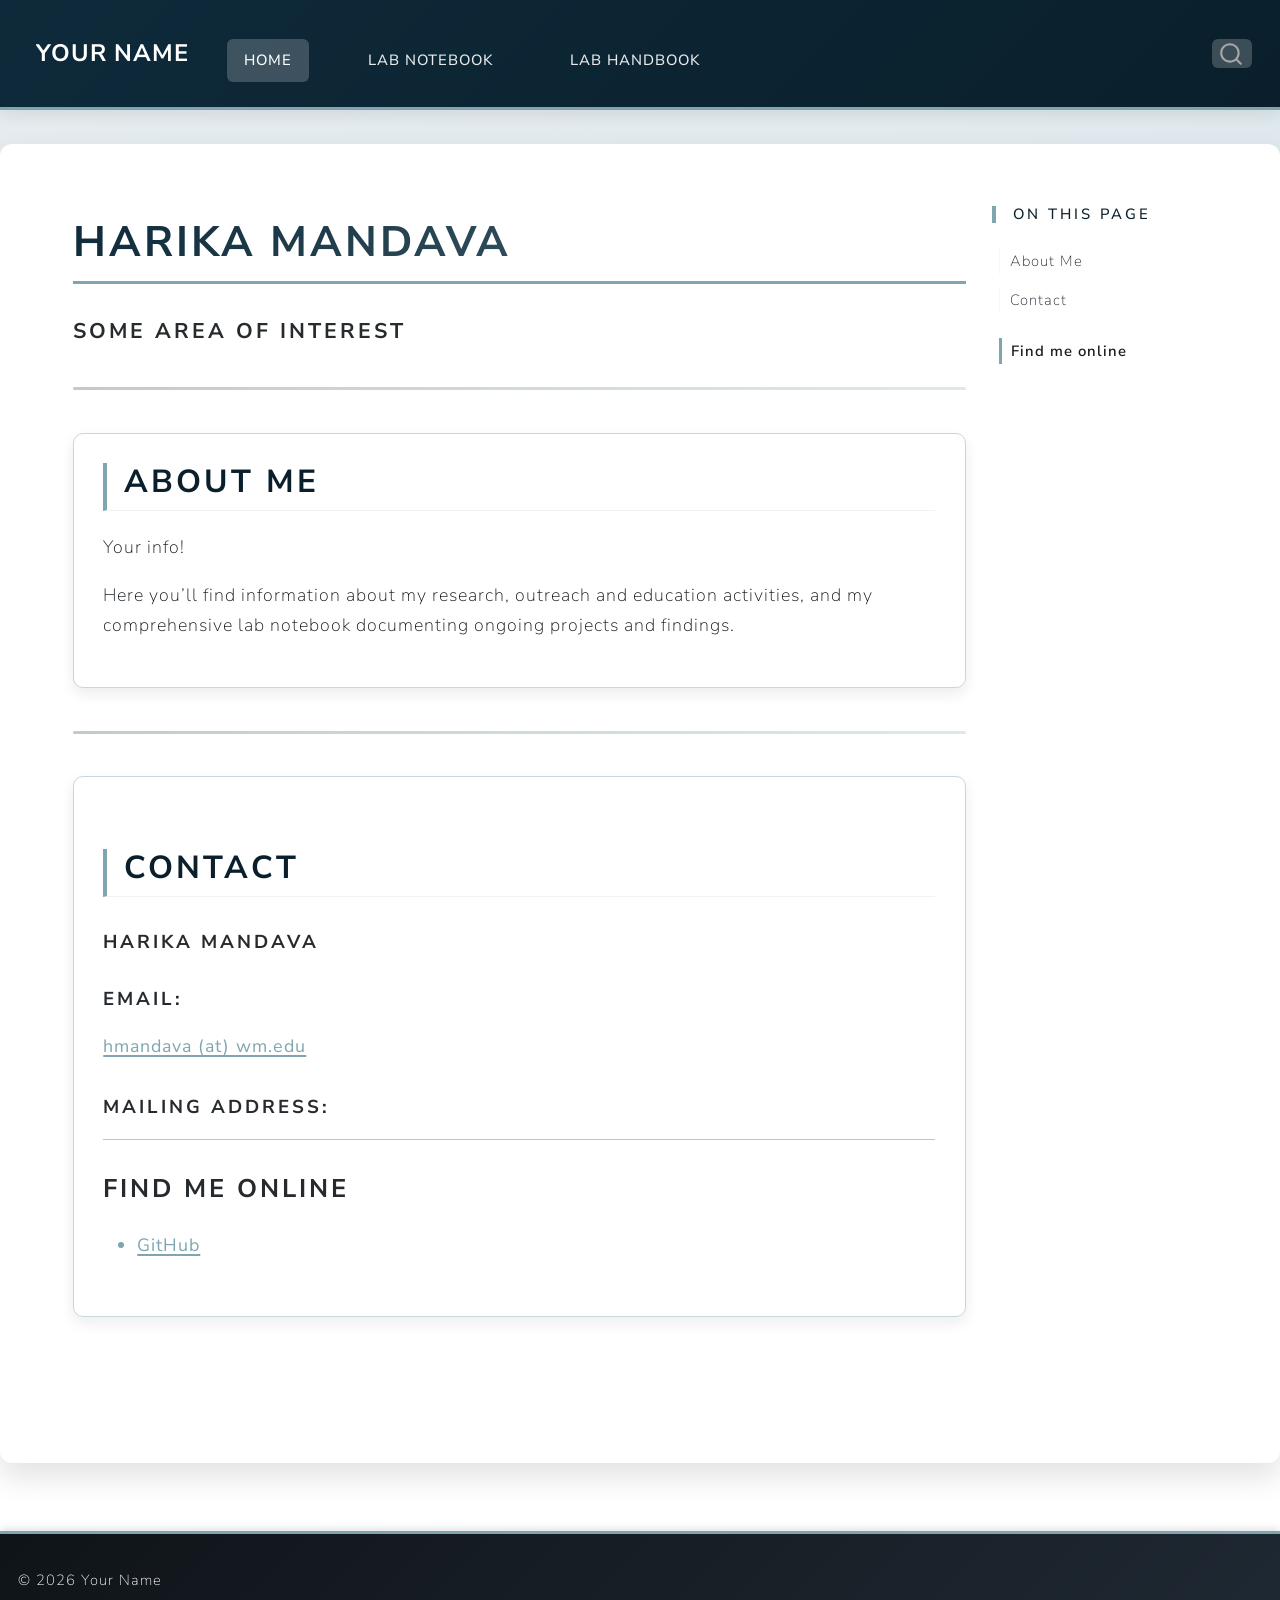
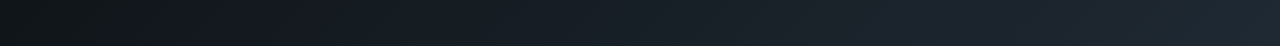
==== docs/index.html @ 043016d5 "Initial Upload" ====
<!DOCTYPE html>
<html xmlns="http://www.w3.org/1999/xhtml" lang="en" xml:lang="en"><head>

<meta charset="utf-8">
<meta name="generator" content="quarto-1.8.27">

<meta name="viewport" content="width=device-width, initial-scale=1.0, user-scalable=yes">


<title>Harika Mandava – YOUR NAME</title>
<style>
code{white-space: pre-wrap;}
span.smallcaps{font-variant: small-caps;}
div.columns{display: flex; gap: min(4vw, 1.5em);}
div.column{flex: auto; overflow-x: auto;}
div.hanging-indent{margin-left: 1.5em; text-indent: -1.5em;}
ul.task-list{list-style: none;}
ul.task-list li input[type="checkbox"] {
  width: 0.8em;
  margin: 0 0.8em 0.2em -1em; /* quarto-specific, see https://github.com/quarto-dev/quarto-cli/issues/4556 */ 
  vertical-align: middle;
}
</style>


<script src="site_libs/quarto-nav/quarto-nav.js"></script>
<script src="site_libs/quarto-nav/headroom.min.js"></script>
<script src="site_libs/clipboard/clipboard.min.js"></script>
<script src="site_libs/quarto-search/autocomplete.umd.js"></script>
<script src="site_libs/quarto-search/fuse.min.js"></script>
<script src="site_libs/quarto-search/quarto-search.js"></script>
<meta name="quarto:offset" content="./">
<script src="site_libs/quarto-html/quarto.js" type="module"></script>
<script src="site_libs/quarto-html/tabsets/tabsets.js" type="module"></script>
<script src="site_libs/quarto-html/axe/axe-check.js" type="module"></script>
<script src="site_libs/quarto-html/popper.min.js"></script>
<script src="site_libs/quarto-html/tippy.umd.min.js"></script>
<script src="site_libs/quarto-html/anchor.min.js"></script>
<link href="site_libs/quarto-html/tippy.css" rel="stylesheet">
<link href="site_libs/quarto-html/quarto-syntax-highlighting-ed96de9b727972fe78a7b5d16c58bf87.css" rel="stylesheet" id="quarto-text-highlighting-styles">
<script src="site_libs/bootstrap/bootstrap.min.js"></script>
<link href="site_libs/bootstrap/bootstrap-icons.css" rel="stylesheet">
<link href="site_libs/bootstrap/bootstrap-26d00fcfd8247ad6f96df34d29162ba8.min.css" rel="stylesheet" append-hash="true" id="quarto-bootstrap" data-mode="light">
<script id="quarto-search-options" type="application/json">{
  "location": "navbar",
  "copy-button": false,
  "collapse-after": 3,
  "panel-placement": "end",
  "type": "overlay",
  "limit": 50,
  "keyboard-shortcut": [
    "f",
    "/",
    "s"
  ],
  "show-item-context": false,
  "language": {
    "search-no-results-text": "No results",
    "search-matching-documents-text": "matching documents",
    "search-copy-link-title": "Copy link to search",
    "search-hide-matches-text": "Hide additional matches",
    "search-more-match-text": "more match in this document",
    "search-more-matches-text": "more matches in this document",
    "search-clear-button-title": "Clear",
    "search-text-placeholder": "",
    "search-detached-cancel-button-title": "Cancel",
    "search-submit-button-title": "Submit",
    "search-label": "Search"
  }
}</script>


<link rel="stylesheet" href="styles.css">
</head>

<body class="nav-fixed quarto-light">

<div id="quarto-search-results"></div>
  <header id="quarto-header" class="headroom fixed-top">
    <nav class="navbar navbar-expand-lg " data-bs-theme="dark">
      <div class="navbar-container container-fluid">
      <div class="navbar-brand-container mx-auto">
    <a href="./index.html" class="navbar-brand navbar-brand-logo">
    <img src="./headshots/logo.png" alt="" class="navbar-logo light-content">
    <img src="./headshots/logo.png" alt="" class="navbar-logo dark-content">
    </a>
    <a class="navbar-brand" href="./index.html">
    <span class="navbar-title">YOUR NAME</span>
    </a>
  </div>
            <div id="quarto-search" class="" title="Search"></div>
          <button class="navbar-toggler" type="button" data-bs-toggle="collapse" data-bs-target="#navbarCollapse" aria-controls="navbarCollapse" role="menu" aria-expanded="false" aria-label="Toggle navigation" onclick="if (window.quartoToggleHeadroom) { window.quartoToggleHeadroom(); }">
  <span class="navbar-toggler-icon"></span>
</button>
          <div class="collapse navbar-collapse" id="navbarCollapse">
            <ul class="navbar-nav navbar-nav-scroll me-auto">
  <li class="nav-item">
    <a class="nav-link active" href="./index.html" aria-current="page"> 
<span class="menu-text">Home</span></a>
  </li>  
  <li class="nav-item">
    <a class="nav-link" href="./notebook.html"> 
<span class="menu-text">Lab Notebook</span></a>
  </li>  
  <li class="nav-item">
    <a class="nav-link" href="https://alcalalab.github.io/resources/"> 
<span class="menu-text">Lab Handbook</span></a>
  </li>  
</ul>
          </div> <!-- /navcollapse -->
            <div class="quarto-navbar-tools">
</div>
      </div> <!-- /container-fluid -->
    </nav>
</header>
<!-- content -->
<div id="quarto-content" class="quarto-container page-columns page-rows-contents page-layout-full page-navbar">
<!-- sidebar -->
<!-- margin-sidebar -->
    <div id="quarto-margin-sidebar" class="sidebar margin-sidebar">
        <nav id="TOC" role="doc-toc" class="toc-active">
    <h2 id="toc-title">On this page</h2>
   
  <ul>
  <li><a href="#about-me" id="toc-about-me" class="nav-link active" data-scroll-target="#about-me">About Me</a></li>
  <li><a href="#contact" id="toc-contact" class="nav-link" data-scroll-target="#contact">Contact</a>
  <ul class="collapse">
  <li><a href="#find-me-online" id="toc-find-me-online" class="nav-link" data-scroll-target="#find-me-online">Find me online</a></li>
  </ul></li>
  </ul>
</nav>
    </div>
<!-- main -->
<main class="content column-page-left" id="quarto-document-content">

<header id="title-block-header" class="quarto-title-block default">
<div class="quarto-title">
<h1 class="title">Harika Mandava</h1>
</div>



<div class="quarto-title-meta column-page-left">

    
  
    
  </div>
  


</header>


<div class="hero-grid">
<section id="some-area-of-interest" class="level4 hero-text">
<h4 class="anchored" data-anchor-id="some-area-of-interest">Some area of interest</h4>
</section>
<!-- 
::: {.hero-image}
![](headshots/){alt="" class="headshot"}
![](headshots/){alt="" class="fieldshot"}
:::
-->
</div>
<hr class="section-divider">
<section id="about-me" class="level2 content-card">
<h2 class="anchored" data-anchor-id="about-me">About Me</h2>
<p>Your info!</p>
<p>Here you’ll find information about my research, outreach and education activities, and my comprehensive lab notebook documenting ongoing projects and findings.</p>
</section>
<hr class="section-divider">
<section id="contact" class="level2 content-card">
<h2 class="anchored" data-anchor-id="contact">Contact</h2>
<section id="harika-mandava" class="level5">
<h5 class="anchored" data-anchor-id="harika-mandava">Harika Mandava</h5>
</section>
<section id="email" class="level5">
<h5 class="anchored" data-anchor-id="email">Email:</h5>
<p><a href="mailto:hmandava@wm.edu">hmandava (at) wm.edu</a></p>
</section>
<section id="mailing-address" class="level5">
<h5 class="anchored" data-anchor-id="mailing-address">Mailing Address:</h5>
<hr>
</section>
<section id="find-me-online" class="level3">
<h3 class="anchored" data-anchor-id="find-me-online">Find me online</h3>
<ul>
<li><a href="Your Github link">GitHub</a><br>
</li>
</ul>
</section>
</section>



</main> <!-- /main -->
<script id="quarto-html-after-body" type="application/javascript">
  window.document.addEventListener("DOMContentLoaded", function (event) {
    const icon = "";
    const anchorJS = new window.AnchorJS();
    anchorJS.options = {
      placement: 'right',
      icon: icon
    };
    anchorJS.add('.anchored');
    const isCodeAnnotation = (el) => {
      for (const clz of el.classList) {
        if (clz.startsWith('code-annotation-')) {                     
          return true;
        }
      }
      return false;
    }
    const onCopySuccess = function(e) {
      // button target
      const button = e.trigger;
      // don't keep focus
      button.blur();
      // flash "checked"
      button.classList.add('code-copy-button-checked');
      var currentTitle = button.getAttribute("title");
      button.setAttribute("title", "Copied!");
      let tooltip;
      if (window.bootstrap) {
        button.setAttribute("data-bs-toggle", "tooltip");
        button.setAttribute("data-bs-placement", "left");
        button.setAttribute("data-bs-title", "Copied!");
        tooltip = new bootstrap.Tooltip(button, 
          { trigger: "manual", 
            customClass: "code-copy-button-tooltip",
            offset: [0, -8]});
        tooltip.show();    
      }
      setTimeout(function() {
        if (tooltip) {
          tooltip.hide();
          button.removeAttribute("data-bs-title");
          button.removeAttribute("data-bs-toggle");
          button.removeAttribute("data-bs-placement");
        }
        button.setAttribute("title", currentTitle);
        button.classList.remove('code-copy-button-checked');
      }, 1000);
      // clear code selection
      e.clearSelection();
    }
    const getTextToCopy = function(trigger) {
      const outerScaffold = trigger.parentElement.cloneNode(true);
      const codeEl = outerScaffold.querySelector('code');
      for (const childEl of codeEl.children) {
        if (isCodeAnnotation(childEl)) {
          childEl.remove();
        }
      }
      return codeEl.innerText;
    }
    const clipboard = new window.ClipboardJS('.code-copy-button:not([data-in-quarto-modal])', {
      text: getTextToCopy
    });
    clipboard.on('success', onCopySuccess);
    if (window.document.getElementById('quarto-embedded-source-code-modal')) {
      const clipboardModal = new window.ClipboardJS('.code-copy-button[data-in-quarto-modal]', {
        text: getTextToCopy,
        container: window.document.getElementById('quarto-embedded-source-code-modal')
      });
      clipboardModal.on('success', onCopySuccess);
    }
      var localhostRegex = new RegExp(/^(?:http|https):\/\/localhost\:?[0-9]*\//);
      var mailtoRegex = new RegExp(/^mailto:/);
        var filterRegex = new RegExp('/' + window.location.host + '/');
      var isInternal = (href) => {
          return filterRegex.test(href) || localhostRegex.test(href) || mailtoRegex.test(href);
      }
      // Inspect non-navigation links and adorn them if external
     var links = window.document.querySelectorAll('a[href]:not(.nav-link):not(.navbar-brand):not(.toc-action):not(.sidebar-link):not(.sidebar-item-toggle):not(.pagination-link):not(.no-external):not([aria-hidden]):not(.dropdown-item):not(.quarto-navigation-tool):not(.about-link)');
      for (var i=0; i<links.length; i++) {
        const link = links[i];
        if (!isInternal(link.href)) {
          // undo the damage that might have been done by quarto-nav.js in the case of
          // links that we want to consider external
          if (link.dataset.originalHref !== undefined) {
            link.href = link.dataset.originalHref;
          }
            // target, if specified
            link.setAttribute("target", "_blank");
            if (link.getAttribute("rel") === null) {
              link.setAttribute("rel", "noopener");
            }
        }
      }
    function tippyHover(el, contentFn, onTriggerFn, onUntriggerFn) {
      const config = {
        allowHTML: true,
        maxWidth: 500,
        delay: 100,
        arrow: false,
        appendTo: function(el) {
            return el.parentElement;
        },
        interactive: true,
        interactiveBorder: 10,
        theme: 'quarto',
        placement: 'bottom-start',
      };
      if (contentFn) {
        config.content = contentFn;
      }
      if (onTriggerFn) {
        config.onTrigger = onTriggerFn;
      }
      if (onUntriggerFn) {
        config.onUntrigger = onUntriggerFn;
      }
      window.tippy(el, config); 
    }
    const noterefs = window.document.querySelectorAll('a[role="doc-noteref"]');
    for (var i=0; i<noterefs.length; i++) {
      const ref = noterefs[i];
      tippyHover(ref, function() {
        // use id or data attribute instead here
        let href = ref.getAttribute('data-footnote-href') || ref.getAttribute('href');
        try { href = new URL(href).hash; } catch {}
        const id = href.replace(/^#\/?/, "");
        const note = window.document.getElementById(id);
        if (note) {
          return note.innerHTML;
        } else {
          return "";
        }
      });
    }
    const xrefs = window.document.querySelectorAll('a.quarto-xref');
    const processXRef = (id, note) => {
      // Strip column container classes
      const stripColumnClz = (el) => {
        el.classList.remove("page-full", "page-columns");
        if (el.children) {
          for (const child of el.children) {
            stripColumnClz(child);
          }
        }
      }
      stripColumnClz(note)
      if (id === null || id.startsWith('sec-')) {
        // Special case sections, only their first couple elements
        const container = document.createElement("div");
        if (note.children && note.children.length > 2) {
          container.appendChild(note.children[0].cloneNode(true));
          for (let i = 1; i < note.children.length; i++) {
            const child = note.children[i];
            if (child.tagName === "P" && child.innerText === "") {
              continue;
            } else {
              container.appendChild(child.cloneNode(true));
              break;
            }
          }
          if (window.Quarto?.typesetMath) {
            window.Quarto.typesetMath(container);
          }
          return container.innerHTML
        } else {
          if (window.Quarto?.typesetMath) {
            window.Quarto.typesetMath(note);
          }
          return note.innerHTML;
        }
      } else {
        // Remove any anchor links if they are present
        const anchorLink = note.querySelector('a.anchorjs-link');
        if (anchorLink) {
          anchorLink.remove();
        }
        if (window.Quarto?.typesetMath) {
          window.Quarto.typesetMath(note);
        }
        if (note.classList.contains("callout")) {
          return note.outerHTML;
        } else {
          return note.innerHTML;
        }
      }
    }
    for (var i=0; i<xrefs.length; i++) {
      const xref = xrefs[i];
      tippyHover(xref, undefined, function(instance) {
        instance.disable();
        let url = xref.getAttribute('href');
        let hash = undefined; 
        if (url.startsWith('#')) {
          hash = url;
        } else {
          try { hash = new URL(url).hash; } catch {}
        }
        if (hash) {
          const id = hash.replace(/^#\/?/, "");
          const note = window.document.getElementById(id);
          if (note !== null) {
            try {
              const html = processXRef(id, note.cloneNode(true));
              instance.setContent(html);
            } finally {
              instance.enable();
              instance.show();
            }
          } else {
            // See if we can fetch this
            fetch(url.split('#')[0])
            .then(res => res.text())
            .then(html => {
              const parser = new DOMParser();
              const htmlDoc = parser.parseFromString(html, "text/html");
              const note = htmlDoc.getElementById(id);
              if (note !== null) {
                const html = processXRef(id, note);
                instance.setContent(html);
              } 
            }).finally(() => {
              instance.enable();
              instance.show();
            });
          }
        } else {
          // See if we can fetch a full url (with no hash to target)
          // This is a special case and we should probably do some content thinning / targeting
          fetch(url)
          .then(res => res.text())
          .then(html => {
            const parser = new DOMParser();
            const htmlDoc = parser.parseFromString(html, "text/html");
            const note = htmlDoc.querySelector('main.content');
            if (note !== null) {
              // This should only happen for chapter cross references
              // (since there is no id in the URL)
              // remove the first header
              if (note.children.length > 0 && note.children[0].tagName === "HEADER") {
                note.children[0].remove();
              }
              const html = processXRef(null, note);
              instance.setContent(html);
            } 
          }).finally(() => {
            instance.enable();
            instance.show();
          });
        }
      }, function(instance) {
      });
    }
        let selectedAnnoteEl;
        const selectorForAnnotation = ( cell, annotation) => {
          let cellAttr = 'data-code-cell="' + cell + '"';
          let lineAttr = 'data-code-annotation="' +  annotation + '"';
          const selector = 'span[' + cellAttr + '][' + lineAttr + ']';
          return selector;
        }
        const selectCodeLines = (annoteEl) => {
          const doc = window.document;
          const targetCell = annoteEl.getAttribute("data-target-cell");
          const targetAnnotation = annoteEl.getAttribute("data-target-annotation");
          const annoteSpan = window.document.querySelector(selectorForAnnotation(targetCell, targetAnnotation));
          const lines = annoteSpan.getAttribute("data-code-lines").split(",");
          const lineIds = lines.map((line) => {
            return targetCell + "-" + line;
          })
          let top = null;
          let height = null;
          let parent = null;
          if (lineIds.length > 0) {
              //compute the position of the single el (top and bottom and make a div)
              const el = window.document.getElementById(lineIds[0]);
              top = el.offsetTop;
              height = el.offsetHeight;
              parent = el.parentElement.parentElement;
            if (lineIds.length > 1) {
              const lastEl = window.document.getElementById(lineIds[lineIds.length - 1]);
              const bottom = lastEl.offsetTop + lastEl.offsetHeight;
              height = bottom - top;
            }
            if (top !== null && height !== null && parent !== null) {
              // cook up a div (if necessary) and position it 
              let div = window.document.getElementById("code-annotation-line-highlight");
              if (div === null) {
                div = window.document.createElement("div");
                div.setAttribute("id", "code-annotation-line-highlight");
                div.style.position = 'absolute';
                parent.appendChild(div);
              }
              div.style.top = top - 2 + "px";
              div.style.height = height + 4 + "px";
              div.style.left = 0;
              let gutterDiv = window.document.getElementById("code-annotation-line-highlight-gutter");
              if (gutterDiv === null) {
                gutterDiv = window.document.createElement("div");
                gutterDiv.setAttribute("id", "code-annotation-line-highlight-gutter");
                gutterDiv.style.position = 'absolute';
                const codeCell = window.document.getElementById(targetCell);
                const gutter = codeCell.querySelector('.code-annotation-gutter');
                gutter.appendChild(gutterDiv);
              }
              gutterDiv.style.top = top - 2 + "px";
              gutterDiv.style.height = height + 4 + "px";
            }
            selectedAnnoteEl = annoteEl;
          }
        };
        const unselectCodeLines = () => {
          const elementsIds = ["code-annotation-line-highlight", "code-annotation-line-highlight-gutter"];
          elementsIds.forEach((elId) => {
            const div = window.document.getElementById(elId);
            if (div) {
              div.remove();
            }
          });
          selectedAnnoteEl = undefined;
        };
          // Handle positioning of the toggle
      window.addEventListener(
        "resize",
        throttle(() => {
          elRect = undefined;
          if (selectedAnnoteEl) {
            selectCodeLines(selectedAnnoteEl);
          }
        }, 10)
      );
      function throttle(fn, ms) {
      let throttle = false;
      let timer;
        return (...args) => {
          if(!throttle) { // first call gets through
              fn.apply(this, args);
              throttle = true;
          } else { // all the others get throttled
              if(timer) clearTimeout(timer); // cancel #2
              timer = setTimeout(() => {
                fn.apply(this, args);
                timer = throttle = false;
              }, ms);
          }
        };
      }
        // Attach click handler to the DT
        const annoteDls = window.document.querySelectorAll('dt[data-target-cell]');
        for (const annoteDlNode of annoteDls) {
          annoteDlNode.addEventListener('click', (event) => {
            const clickedEl = event.target;
            if (clickedEl !== selectedAnnoteEl) {
              unselectCodeLines();
              const activeEl = window.document.querySelector('dt[data-target-cell].code-annotation-active');
              if (activeEl) {
                activeEl.classList.remove('code-annotation-active');
              }
              selectCodeLines(clickedEl);
              clickedEl.classList.add('code-annotation-active');
            } else {
              // Unselect the line
              unselectCodeLines();
              clickedEl.classList.remove('code-annotation-active');
            }
          });
        }
    const findCites = (el) => {
      const parentEl = el.parentElement;
      if (parentEl) {
        const cites = parentEl.dataset.cites;
        if (cites) {
          return {
            el,
            cites: cites.split(' ')
          };
        } else {
          return findCites(el.parentElement)
        }
      } else {
        return undefined;
      }
    };
    var bibliorefs = window.document.querySelectorAll('a[role="doc-biblioref"]');
    for (var i=0; i<bibliorefs.length; i++) {
      const ref = bibliorefs[i];
      const citeInfo = findCites(ref);
      if (citeInfo) {
        tippyHover(citeInfo.el, function() {
          var popup = window.document.createElement('div');
          citeInfo.cites.forEach(function(cite) {
            var citeDiv = window.document.createElement('div');
            citeDiv.classList.add('hanging-indent');
            citeDiv.classList.add('csl-entry');
            var biblioDiv = window.document.getElementById('ref-' + cite);
            if (biblioDiv) {
              citeDiv.innerHTML = biblioDiv.innerHTML;
            }
            popup.appendChild(citeDiv);
          });
          return popup.innerHTML;
        });
      }
    }
  });
  </script>
</div> <!-- /content -->
<footer class="footer">
  <div class="nav-footer">
    <div class="nav-footer-left">
<p>© 2026 Your Name</p>
</div>   
    <div class="nav-footer-center">
      &nbsp;
    </div>
    <div class="nav-footer-right">
      &nbsp;
    </div>
  </div>
</footer>




</body></html>
---- docs/site_libs/quarto-html/tippy.css ----
.tippy-box[data-animation=fade][data-state=hidden]{opacity:0}[data-tippy-root]{max-width:calc(100vw - 10px)}.tippy-box{position:relative;background-color:#333;color:#fff;border-radius:4px;font-size:14px;line-height:1.4;white-space:normal;outline:0;transition-property:transform,visibility,opacity}.tippy-box[data-placement^=top]>.tippy-arrow{bottom:0}.tippy-box[data-placement^=top]>.tippy-arrow:before{bottom:-7px;left:0;border-width:8px 8px 0;border-top-color:initial;transform-origin:center top}.tippy-box[data-placement^=bottom]>.tippy-arrow{top:0}.tippy-box[data-placement^=bottom]>.tippy-arrow:before{top:-7px;left:0;border-width:0 8px 8px;border-bottom-color:initial;transform-origin:center bottom}.tippy-box[data-placement^=left]>.tippy-arrow{right:0}.tippy-box[data-placement^=left]>.tippy-arrow:before{border-width:8px 0 8px 8px;border-left-color:initial;right:-7px;transform-origin:center left}.tippy-box[data-placement^=right]>.tippy-arrow{left:0}.tippy-box[data-placement^=right]>.tippy-arrow:before{left:-7px;border-width:8px 8px 8px 0;border-right-color:initial;transform-origin:center right}.tippy-box[data-inertia][data-state=visible]{transition-timing-function:cubic-bezier(.54,1.5,.38,1.11)}.tippy-arrow{width:16px;height:16px;color:#333}.tippy-arrow:before{content:"";position:absolute;border-color:transparent;border-style:solid}.tippy-content{position:relative;padding:5px 9px;z-index:1}
---- docs/styles.css ----
/* Custom styles for the website - Professional Design */

/* ============================================
   Color Palette — Deep Ocean
   ============================================ */
:root {
  /* Primary brand colors */
  --primary-color: #0E2A3A;      /* deep ocean blue */
  --primary-dark:  #0A1F2B;      /* darker navy */
  --primary-light: #2F4A5A;      /* slate blue */

  --secondary-color: #4F6D7A;   /* steel blue */
  --accent-color:    #7FA6B0;   /* soft sea-glass blue */

  /* Backgrounds */
  --bg-light:          #FAFBFC; /* paper white */
  --bg-gradient-start:#E6ECEF; /* pale blue-gray */
  --bg-gradient-end:  #DCE8EC; /* subtle ocean mist */

  /* Text */
  --text-dark:   #0F1418;  /* near-black */
  --text-medium: #1F2933;  /* charcoal */
  --text-light:  #4F6D7A;  /* muted steel */

  /* Borders & UI */
  --border-color: #C9D6DC; /* soft blue-gray */

  /* Shadows */
  --shadow-sm: 0 2px 4px rgba(15, 20, 24, 0.04);
  --shadow-md: 0 6px 14px rgba(15, 20, 24, 0.08);
  --shadow-lg: 0 14px 30px rgba(15, 20, 24, 0.12);
}


/* ============================================
   Global Styles
   ============================================ */
body {
  font-size: 1.05rem;
  line-height: 1.7;
  color: var(--text-dark);
  background: linear-gradient(135deg, var(--bg-gradient-start) 0%, var(--bg-gradient-end) 100%);
  background-attachment: fixed;
} 

/* ============================================
   Navigation Bar
   ============================================ */
.navbar {
  background: linear-gradient(135deg, var(--primary-color) 0%, var(--primary-dark) 100%) !important;
  box-shadow: var(--shadow-md);
  padding: 1rem 0;
  border-bottom: 3px solid var(--accent-color);
}

.navbar-brand {
  font-weight: 700;
  font-size: 1.4rem;
  color: white !important;
  transition: transform 0.3s ease;
}

.navbar-brand:hover {
  transform: scale(1.05);
}

.navbar-nav .nav-link {
  color: rgba(255, 255, 255, 0.9) !important;
  font-weight: 500;
  padding: 0.5rem 1rem !important;
  margin: 0 0.25rem;
  border-radius: 6px;
  transition: all 0.3s ease;
}

.navbar-nav .nav-link:hover {
  background-color: rgba(255, 255, 255, 0.15);
  color: white !important;
  transform: translateY(-2px);
}

.navbar-nav .nav-link.active {
  background-color: rgba(255, 255, 255, 0.2);
  color: white !important;
}

/* ============================================
   Main Content Area
   ============================================ */
#quarto-content {
  background-color: white;
  border-radius: 12px;
  box-shadow: var(--shadow-lg);
  padding: 2.5rem;
  margin-top: 2rem;
  margin-bottom: 2rem;
}

/* ============================================
   Headers
   ============================================ */
h1, h2, h3, h4, h5, h6 {
  margin-top: 2rem;
  margin-bottom: 1.25rem;
  font-weight: 700;
  color: var(--text-dark);
}

h1 {
  font-size: 2.5rem;
  background: linear-gradient(135deg, var(--primary-color) 0%, var(--secondary-color) 100%);
  -webkit-background-clip: text;
  -webkit-text-fill-color: transparent;
  background-clip: text;
  border-bottom: 3px solid var(--accent-color);
  padding-bottom: 0.75rem;
  margin-bottom: 1.5rem;
}

h2 {
  font-size: 1.875rem;
  color: var(--primary-dark);
  border-left: 4px solid var(--accent-color);
  padding-left: 1rem;
  margin-top: 2.5rem;
}

h3 {
  font-size: 1.5rem;
  color: var(--text-dark);
}

/* ============================================
   Hero Section (for homepage)
   ============================================ */
.hero-section {
  background: linear-gradient(135deg, var(--primary-color) 0%, var(--secondary-color) 100%);
  color: white;
  padding: 3rem 2rem;
  border-radius: 12px;
  margin-bottom: 2.5rem;
  box-shadow: var(--shadow-lg);
  text-align: center;
}

.hero-section h1 {
  color: white;
  border-bottom: none;
  background: none;
  -webkit-text-fill-color: white;
  margin-bottom: 1rem;
  font-size: 3rem;
}
 
.hero-section p {
  font-size: 1.25rem;
  opacity: 0.95;
  max-width: 800px;
  margin: 0 auto;
}

/* ============================================
   Fix hero image layout
   ============================================ */

.hero-image {
  display: flex !important;
  flex-wrap: nowrap;
  align-items: center;
  gap: 1.5rem;
}

/* Remove vertical margins that force stacking */
.hero-image img {
  margin: 0 !important;
}

/* Make sure Quarto wrappers don’t break flex */
.hero-image > p,
.hero-image > figure {
  margin: 0 !important;
  padding: 0 !important;
  display: flex !important;
  align-items: center;
}

/* Force children to be flex items */
.hero-image > p,
.hero-image > figure {
  flex: 0 0 auto;
}

/* Headshot */
.hero-image .headshot {
  width: 160px;
  max-width: 160px;
  border-radius: 999px;
}

/* Field image larger */
.hero-image .fieldshot {
  max-width: 420px;
  width: 100%;
}

/* ============================================
   Make hero images equal height + spaced
   ============================================ */

.hero-image {
  gap: 2.5rem;   /* more space between images */
}

/* Force both images to the same height */
.hero-image img {
  height: 280px;        /* adjust to taste */
  width: auto;
  object-fit: cover;
}

/* Keep headshot round but now same height */
.hero-image .headshot {
  width: 280px;        /* match height so circle stays round */
  height: 280px;
  max-width: none;
  border-radius: 50%;
}

/* Field photo fills its rectangle */
.hero-image .fieldshot {
  width: 420px;        /* wide landscape feel */
  max-width: none;
  border-radius: 16px;
}

/* ============================================
   Hero images: same height, no headshot cropping
   ============================================ */

.hero-image {
  gap: 3rem;            /* more space between images */
  align-items: center;
}

/* Set a shared height */
.hero-image .headshot,
.hero-image .fieldshot {
  height: 280px;        /* adjust this number */
  margin: 0 !important; /* keep your no-stack fix */
  display: block;
}

/* Headshot: NEVER crop */
.hero-image .headshot {
  width: 280px;         /* keep it square so circle stays true */
  max-width: none;
  object-fit: contain;  /* show whole headshot */
  background: white;    /* prevents transparent corners looking odd */
  padding: 6px;         /* small breathing room */
  border-radius: 50%;
}

/* Fieldshot: crop is OK for landscape framing */
.hero-image .fieldshot {
  width: 460px;         /* give it a nice wide presence */
  max-width: none;
  object-fit: cover;    /* fill the rectangle */
  border-radius: 16px;
}

/* Research page hero images: don't overlap TOC */
.research-hero {
  max-width: 100%;
  flex-wrap: wrap;     /* allow wrap instead of overflow */
  gap: 1.5rem;
}

.research-hero .fieldshot {
  height: 290px;       /* smaller so it fits next to TOC */
  width: auto;
  max-width: 400px;    /* prevents pushing into sidebar */
  object-fit: cover;
}

/* ============================================
   Cards and Sections
   ============================================ */
.card, .content-card {
  background-color: white;
  border-radius: 10px;
  padding: 1.75rem;
  margin-bottom: 1.5rem;
  box-shadow: var(--shadow-md);
  border: 1px solid var(--border-color);
  transition: all 0.3s ease;
}

.card:hover, .content-card:hover {
  box-shadow: var(--shadow-lg);
  transform: translateY(-3px);
}

.section-divider {
  height: 3px;
  background: linear-gradient(90deg, var(--primary-color) 0%, var(--accent-color) 100%);
  border: none;
  margin: 2.5rem 0;
  border-radius: 2px;
}

/* ============================================
   Links and Buttons
   ============================================ */

/* Body links */
a {
  color: var(--accent-color);
  text-decoration: underline;
  text-decoration-thickness: 2px;
  text-underline-offset: 3px;
  transition: color 0.2s ease, text-decoration-thickness 0.2s ease;
}

a:hover {
  color: var(--primary-light);
  text-decoration-thickness: 3px;
}

/* Navigation links stay clean */
.navbar a,
.navbar a:hover {
  text-decoration: none;
}


/* ============================================
   Lists
   ============================================ */
ul, ol {
  margin: 1.5rem 0;
  padding-left: 2rem;
}

li {
  margin-bottom: 0.75rem;
  line-height: 1.7;
}

ul li::marker {
  color: var(--accent-color);
  font-weight: bold;
}

/* Quick links special styling */
.quick-links li {
  background-color: var(--bg-light);
  padding: 0.75rem 1rem;
  margin-bottom: 0.75rem;
  border-radius: 8px;
  border-left: 4px solid var(--accent-color);
  transition: all 0.2s ease;
  list-style: none;
}

.quick-links li:hover {
  background-color: var(--bg-gradient-start);
  transform: translateX(5px);
  box-shadow: var(--shadow-sm);
}

.quick-links li::before {
  content: "→";
  color: var(--accent-color);
  font-weight: bold;
  margin-right: 0.75rem;
}

/* ============================================
   Code Blocks
   ============================================ */
pre {
  background-color: #1e293b;
  color: #e2e8f0;
  border-radius: 8px;
  padding: 1.5rem;
  border-left: 4px solid var(--accent-color);
  box-shadow: var(--shadow-sm);
  overflow-x: auto;
}

code {
  background-color: var(--bg-light);
  color: var(--primary-dark);
  padding: 0.2rem 0.5rem;
  border-radius: 4px;
  font-size: 0.9em;
}

pre code {
  background-color: transparent;
  color: inherit;
  padding: 0;
}

/* ============================================
   Blockquotes
   ============================================ */
blockquote {
  background-color: var(--bg-light);
  border-left: 5px solid var(--accent-color);
  padding: 1.25rem 1.5rem;
  margin: 1.5rem 0;
  border-radius: 0 8px 8px 0;
  color: var(--text-medium);
  font-style: italic;
  box-shadow: var(--shadow-sm);
}

/* ============================================
   Tables
   ============================================ */
table {
  margin: 2rem 0;
  border-collapse: collapse;
  width: 100%;
  box-shadow: var(--shadow-sm);
  border-radius: 8px;
  overflow: hidden;
}

thead {
  background: linear-gradient(135deg, var(--primary-color) 0%, var(--primary-dark) 100%);
  color: white;
}

thead th {
  padding: 1rem;
  font-weight: 600;
  text-align: left;
}

tbody tr {
  border-bottom: 1px solid var(--border-color);
  transition: background-color 0.2s ease;
}

tbody tr:hover {
  background-color: var(--bg-light);
}

tbody td {
  padding: 0.875rem 1rem;
}

tbody tr:last-child {
  border-bottom: none;
}

/* ============================================
   Images
   ============================================ */
img {
  max-width: 100%;
  height: auto;
  border-radius: 10px;
  margin: 1.5rem 0;
  box-shadow: var(--shadow-md);
  transition: transform 0.3s ease;
}

img:hover {
  transform: scale(1.02);
  box-shadow: var(--shadow-lg);
}

/* ============================================
   Lab Notebook Listing
   ============================================ */
.quarto-listing {
  margin-top: 2rem;
}

.quarto-listing-category {
  background-color: var(--accent-color);
  color: white;
  padding: 0.375rem 0.75rem;
  border-radius: 20px;
  font-size: 0.875rem;
  margin-right: 0.5rem;
  margin-bottom: 0.5rem;
  display: inline-block;
  transition: all 0.2s ease;
}

.quarto-listing-category:hover {
  background-color: var(--secondary-color);
  transform: scale(1.05);
}

.listing-item {
  background-color: white;
  padding: 1.5rem;
  margin-bottom: 1.25rem;
  border-radius: 10px;
  border-left: 4px solid var(--accent-color);
  box-shadow: var(--shadow-sm);
  transition: all 0.3s ease;
}

.listing-item:hover {
  box-shadow: var(--shadow-md);
  transform: translateX(5px);
}

/* ============================================
   Footer
   ============================================ */
.nav-footer {
  background: linear-gradient(135deg, var(--text-dark) 0%, var(--text-medium) 100%);
  color: white;
  margin-top: 4rem;
  padding: 2rem 0;
  border-top: 3px solid var(--accent-color);
  box-shadow: 0 -4px 6px -1px rgba(0, 0, 0, 0.1);
}

.nav-footer a {
  color: rgba(255, 255, 255, 0.9);
  transition: color 0.2s ease;
}

.nav-footer a:hover {
  color: white;
  text-decoration: none;
}

/* ============================================
   Task Lists
   ============================================ */
.task-list-item {
  list-style-type: none;
  background-color: var(--bg-light);
  padding: 0.5rem;
  margin-bottom: 0.5rem;
  border-radius: 6px;
  transition: background-color 0.2s ease;
}

.task-list-item:hover {
  background-color: var(--bg-gradient-start);
}

.task-list-item input[type="checkbox"] {
  margin-right: 0.75rem;
  width: 1.25rem;
  height: 1.25rem;
  cursor: pointer;
}

/* ============================================
   Table of Contents
   ============================================ */
#quarto-margin-sidebar .toc-actions,
#quarto-margin-sidebar nav[role="navigation"] {
  background-color: white;
  padding: 1.25rem;
  border-radius: 10px;
  box-shadow: var(--shadow-md);
  border: 1px solid var(--border-color);
}

#TOC a {
  color: var(--text-medium);
  transition: all 0.2s ease;
}

#TOC a:hover {
  color: var(--primary-color);
  padding-left: 0.5rem;
}

#TOC .active {
  color: var(--primary-color);
  font-weight: 600;
  border-left: 3px solid var(--accent-color);
  padding-left: 0.5rem;
}

/* ============================================
   Search
   ============================================ */
#quarto-search {
  background-color: rgba(255, 255, 255, 0.2);
  border-radius: 6px;
  transition: all 0.3s ease;
}

#quarto-search:hover {
  background-color: rgba(255, 255, 255, 0.3);
}

/* ============================================
   Responsive Design
   ============================================ */
@media (max-width: 768px) {
  #quarto-content {
    padding: 1.5rem;
  }
  
  h1 {
    font-size: 2rem;
  }
  
  .hero-section h1 {
    font-size: 2.25rem;
  }
  
  .hero-section {
    padding: 2rem 1.5rem;
  }
}

/* ============================================
   Animations
   ============================================ */
@keyframes fadeIn {
  from {
    opacity: 0;
    transform: translateY(20px);
  }
  to {
    opacity: 1;
    transform: translateY(0);
  }
}

#quarto-content > * {
  animation: fadeIn 0.6s ease-out;
}

/* ============================================
   Utility Classes
   ============================================ */
.text-center {
  text-align: center;
}

.mt-4 {
  margin-top: 2rem;
}

.mb-4 {
  margin-bottom: 2rem;
}

.highlight-box {
  background: linear-gradient(135deg, var(--bg-gradient-start) 0%, var(--bg-light) 100%);
  border-left: 4px solid var(--accent-color);
  padding: 1.5rem;
  border-radius: 8px;
  margin: 1.5rem 0;
  box-shadow: var(--shadow-sm);
}

/* ============================================
   Restore bold text styling
   ============================================ */

strong, b {
  font-weight: 700;
  color: var(--text-dark);
}

/* Optional: subtle emphasis boost */
strong {
  letter-spacing: 0.02em;
}

/* ============================================
   Research theme badge grid (4 across)
   ============================================ */

.theme-grid {
  display: grid;
  grid-template-columns: repeat(2, 1fr);  /* 2 columns */
  grid-template-rows: repeat(2, auto);   /* 2 rows */
  gap: 2rem;
  margin: 2rem 0 3rem 0;
}

.theme-card {
  background: white;
  border: 1px solid var(--border-color);
  border-radius: 12px;
  padding: 1rem;
  box-shadow: var(--shadow-md);
  transition: transform 0.2s ease, box-shadow 0.2s ease;
}

.theme-card:hover {
  transform: translateY(-3px);
  box-shadow: var(--shadow-lg);
}

/* Image badge */
.theme-card img {
  width: 100%;
  height: 170px;
  object-fit: cover;
  border-radius: 10px;
  margin: 0 0 0.75rem 0 !important;
}

/* Title styling */
.theme-card h3 {
  margin: 0.25rem 0 0.5rem 0;
  font-size: 1.1rem;
}

/* Make link titles look like titles (not regular text) */
.theme-card a {
  text-decoration: none;
}
.theme-card a:hover {
  text-decoration: underline;
}

/* Responsive: 2 across then 1 across */
@media (max-width: 1100px) {
  .theme-grid { grid-template-columns: repeat(2, 1fr); }
}
@media (max-width: 650px) {
  .theme-grid { grid-template-columns: 1fr; }
}

/* ============================================
   Mobile fixes (do not affect desktop)
   ============================================ */
@media (max-width: 768px) {

  /* Prevent horizontal scrolling */
  html, body {
    overflow-x: hidden;
  }

  /* iOS Safari performance + layout issues */
  body {
    background-attachment: scroll;
  }

  /* Main content: tighter padding on phones */
  #quarto-content {
    padding: 1.1rem;
    margin-top: 1rem;
    margin-bottom: 1rem;
    border-radius: 10px;
  }

  /* Headings scale down */
  h1 {
    font-size: 1.9rem;
  }
  h2 {
    font-size: 1.5rem;
    margin-top: 1.75rem;
  }
  h3 {
    font-size: 1.25rem;
  }

  /* Cards: reduce padding */
  .card, .content-card {
    padding: 1.1rem;
  }

  /* HERO: reduce padding */
  .hero-section {
    padding: 1.6rem 1.1rem;
  }
  .hero-section h1 {
    font-size: 2.1rem;
  }

  /* Images: reduce margins so they don't push content oddly */
  img {
    margin: 1rem 0;
  }

  /* Tables: force horizontal scroll instead of page overflow */
  .table-responsive,
  table {
    display: block;
    width: 100%;
    overflow-x: auto;
    -webkit-overflow-scrolling: touch;
  }

  /* Code blocks: slightly tighter on mobile */
  pre {
    padding: 1rem;
  }
}

/* ============================================
   Mobile hero images (authoritative)
   ============================================ */
@media (max-width: 768px) {

  /* Stack hero images; avoid side-by-side overflow */
  .hero-image {
    display: flex !important;
    flex-direction: column !important;
    align-items: center !important;
    justify-content: center !important;
    gap: 1rem !important;
  }

  /* Quarto wrappers (p/figure) should not create weird widths */
.hero-image > p,
.hero-image > figure {
  width: 100% !important;
  max-width: 100% !important;
  flex: 0 0 100% !important;
  margin: 0 !important;
  display: block !important;
}

  /* The actual image: never stretch */
  .hero-image img {
    width: 100% !important;
    max-width: 100% !important;
    height: auto !important;
    margin: 0 !important;
    object-fit: contain !important;   /* default: show whole image */
  }

  /* Headshot: keep it from getting gigantic, keep circle */
  .hero-image .headshot {
    width: min(220px, 80vw) !important;
    max-width: min(220px, 80vw) !important;
    border-radius: 50% !important;
    padding: 0 !important;
    background: transparent !important;
  }

  /* Field shots: make them "photo-like" */
  .hero-image .fieldshot {
    border-radius: 16px !important;
    object-fit: cover !important;     /* crop is OK for field images */
    max-height: 55vh !important;      /* prevents taking over screen */
  }
}

/* ============================================
   HARD mobile override: hero images MUST stack
   Put this at the VERY END of styles.css
   ============================================ */
@media (max-width: 768px) {

  /* The container */
  .hero-image {
    display: block !important;   /* not flex */
  }

  /* Anything Quarto may wrap images in */
  .hero-image > * {
    display: block !important;
    width: 100% !important;
    max-width: 100% !important;
  }

  /* Common Quarto structures (belt + suspenders) */
  .hero-image p,
  .hero-image figure,
  .hero-image .quarto-figure,
  .hero-image .quarto-figure-center,
  .hero-image .cell-output-display {
    display: block !important;
    width: 100% !important;
    max-width: 100% !important;
    margin: 0 !important;
  }

  /* The images themselves */
  .hero-image img {
    display: block !important;
    width: 100% !important;
    max-width: 100% !important;
    height: auto !important;
    margin: 0 0 1rem 0 !important;
  }

  /* Optional: keep headshot nicely sized */
  .hero-image img.headshot {
    width: min(220px, 80vw) !important;
    margin-left: auto !important;
    margin-right: auto !important;
  }
}

/* Keep navbar above homepage hero so dropdown is clickable */
.navbar { position: relative; z-index: 2000; }
.dropdown-menu { z-index: 3000; }

/* Make navbar logo fill the banner height */
.navbar-brand img {
  height: 100%;
  max-height: 72px;   /* keeps it from overflowing */
  width: auto;
}

/* Align brand content vertically */
.navbar-brand {
  display: flex;
  align-items: center;
  gap: 0.6rem;   /* space between logo and text */
}

/* Footer logo */
.footer-logo {
  height: 48px;
  width: auto;
  margin-bottom: 0.5rem;
  display: block;
}

/* Increase navbar height */
.navbar {
  min-height: 88px;   /* adjust to taste: 80–96px works well */
  padding-top: 0.75rem;
  padding-bottom: 0.75rem;
}

@media (max-width: 768px) {
  .navbar {
    min-height: 64px;
  }

  .navbar-brand img {
    max-height: 44px;
  }
}

/* Research page intro: logo left, highlight box right */
.research-intro{
  display: grid;
  grid-template-columns: 140px 1fr;  /* logo column + text column */
  gap: 1.25rem;
  align-items: center;
  margin: 1.5rem 0 2rem 0;
}

/* Keep logo a consistent size */
.research-logo{
  width: 140px;
  max-width: 100%;
  height: auto;
  margin: 0 !important;      /* overrides your global img margins */
  box-shadow: none !important; /* optional: if you don't want shadow */
  border-radius: 0 !important; /* optional: if logo shouldn't be rounded */
}

/* Remove extra margin from highlight box when in grid */
.research-intro .highlight-box{
  margin: 0;
}

@media (max-width: 768px){
  .research-intro{
    grid-template-columns: 1fr;
    justify-items: center;
    text-align: left;
  }

  .research-logo{
    width: 160px;
  }
}
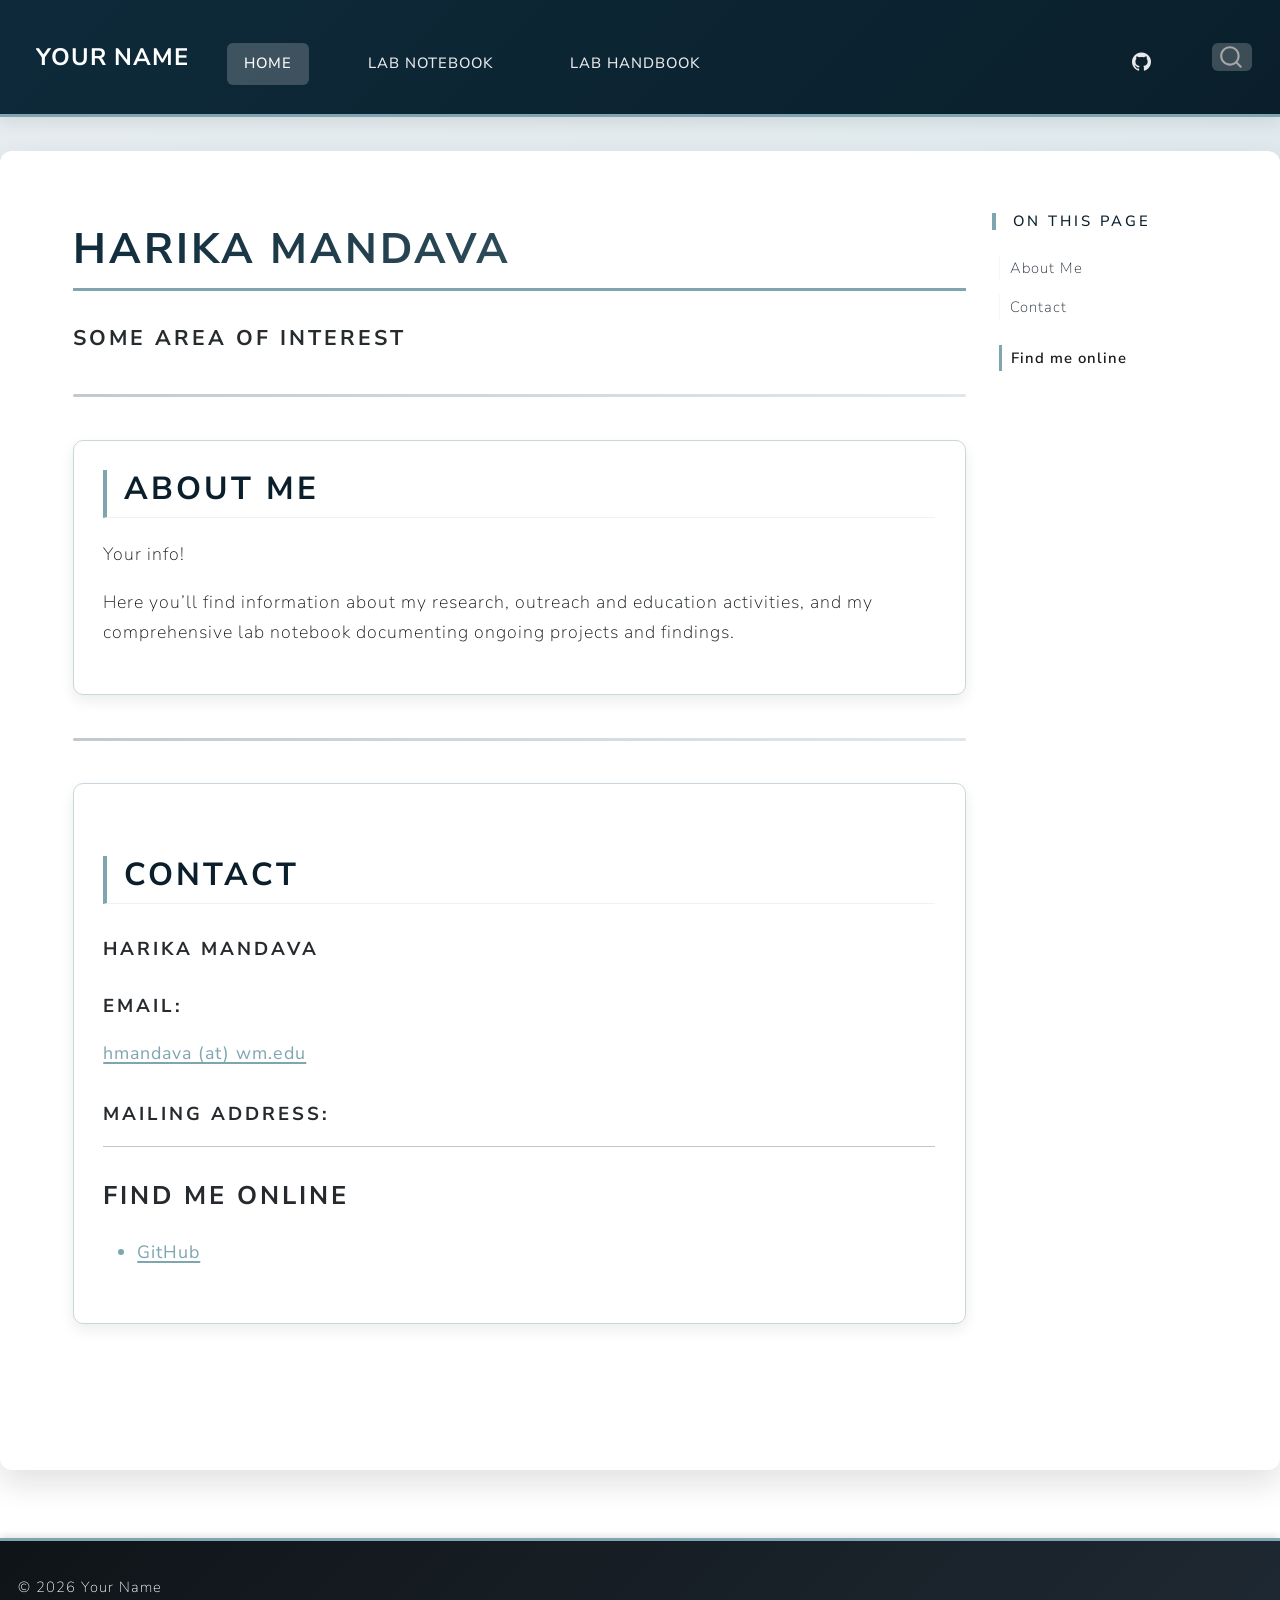
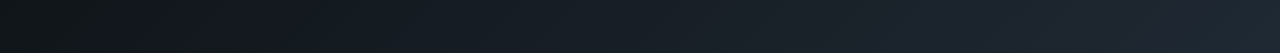
==== commit f53e892e: "Re-render site" ====
--- a/docs/index.html
+++ b/docs/index.html
@@ -107,6 +107,13 @@
 <span class="menu-text">Lab Handbook</span></a>
   </li>  
 </ul>
+            <ul class="navbar-nav navbar-nav-scroll ms-auto">
+  <li class="nav-item compact">
+    <a class="nav-link" href="https://github.com/hmandava-wq"> <i class="bi bi-github" role="img">
+</i> 
+<span class="menu-text"></span></a>
+  </li>  
+</ul>
           </div> <!-- /navcollapse -->
             <div class="quarto-navbar-tools">
 </div>
@@ -268,7 +275,7 @@
     }
       var localhostRegex = new RegExp(/^(?:http|https):\/\/localhost\:?[0-9]*\//);
       var mailtoRegex = new RegExp(/^mailto:/);
-        var filterRegex = new RegExp('/' + window.location.host + '/');
+        var filterRegex = new RegExp("https:\/\/hmandava-wq\.github\.io\/hm_website\/");
       var isInternal = (href) => {
           return filterRegex.test(href) || localhostRegex.test(href) || mailtoRegex.test(href);
       }
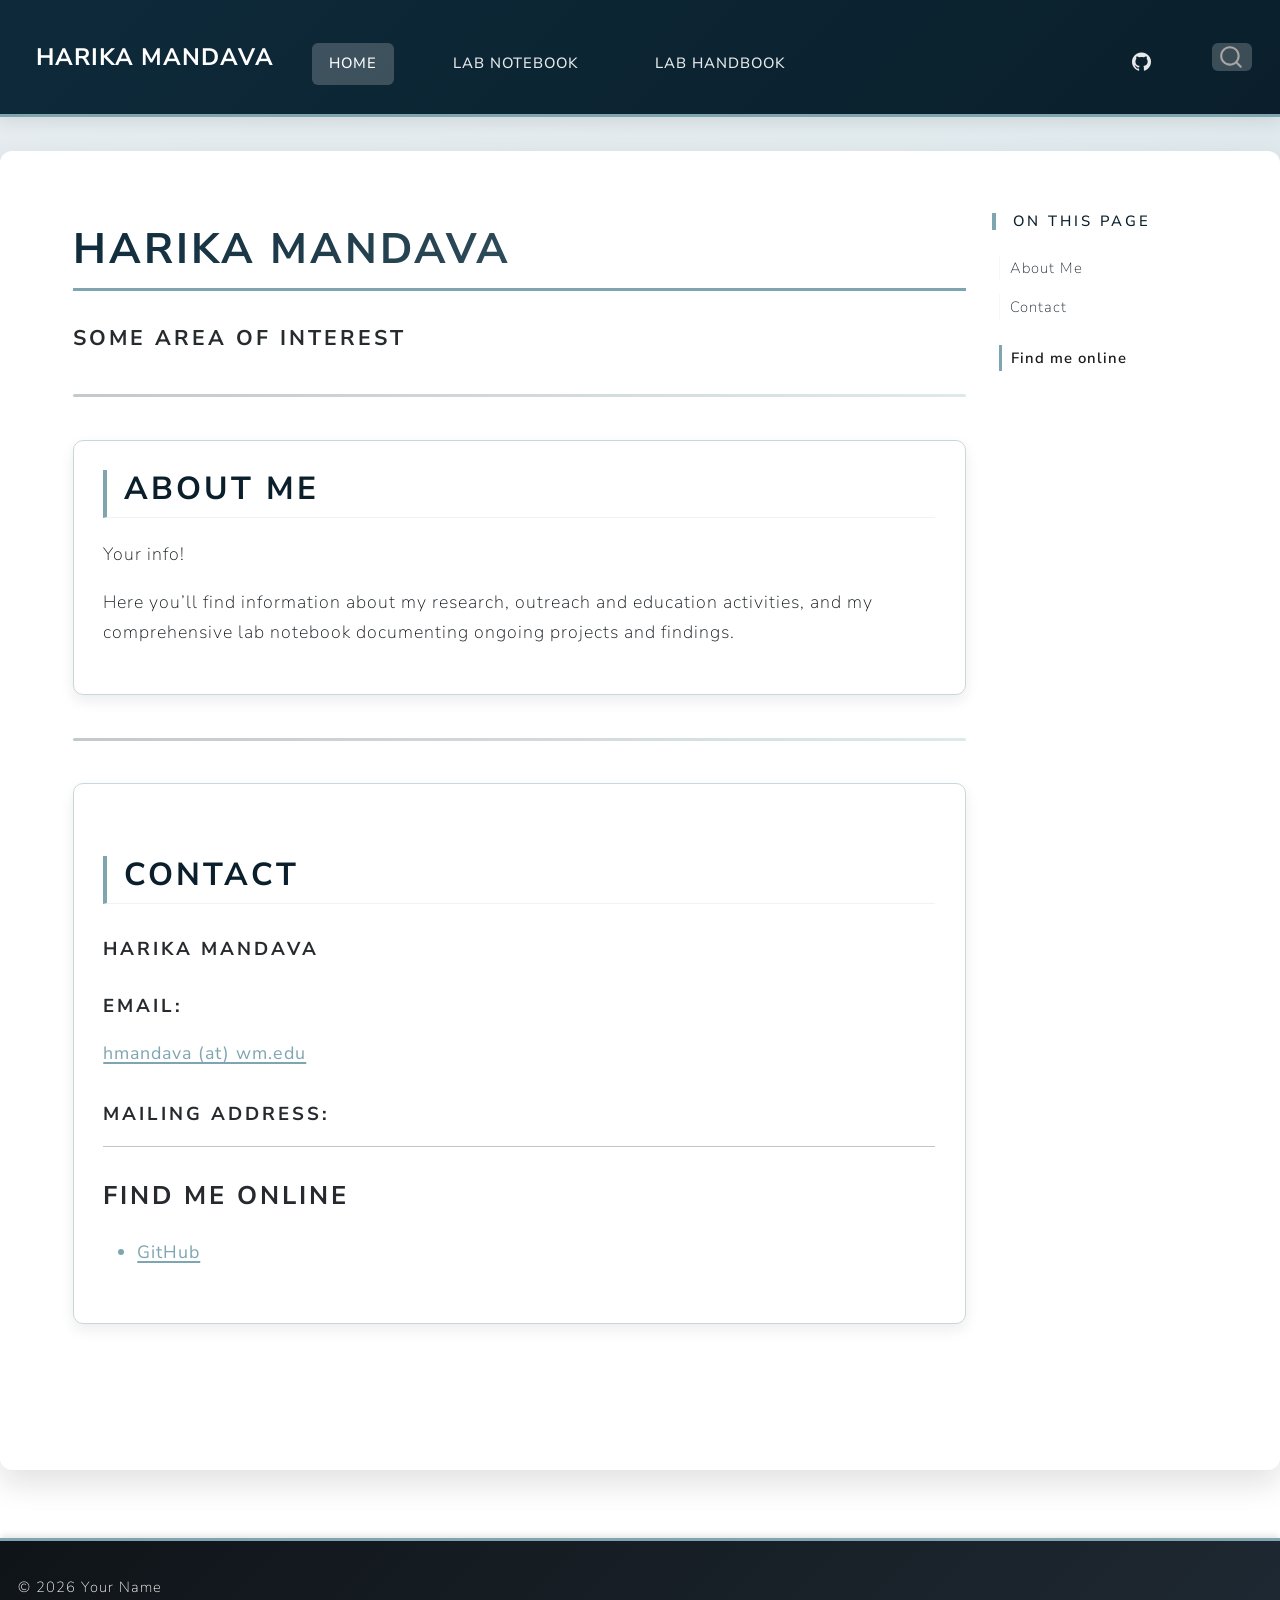
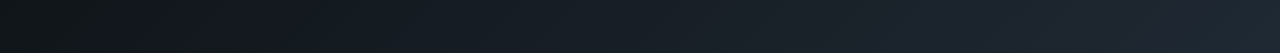
==== commit b9380687: "Fix site-url" ====
--- a/docs/index.html
+++ b/docs/index.html
@@ -7,7 +7,7 @@
 <meta name="viewport" content="width=device-width, initial-scale=1.0, user-scalable=yes">
 
 
-<title>Harika Mandava – YOUR NAME</title>
+<title>Harika Mandava</title>
 <style>
 code{white-space: pre-wrap;}
 span.smallcaps{font-variant: small-caps;}
@@ -85,7 +85,7 @@
     <img src="./headshots/logo.png" alt="" class="navbar-logo dark-content">
     </a>
     <a class="navbar-brand" href="./index.html">
-    <span class="navbar-title">YOUR NAME</span>
+    <span class="navbar-title">Harika Mandava</span>
     </a>
   </div>
             <div id="quarto-search" class="" title="Search"></div>
@@ -275,7 +275,7 @@
     }
       var localhostRegex = new RegExp(/^(?:http|https):\/\/localhost\:?[0-9]*\//);
       var mailtoRegex = new RegExp(/^mailto:/);
-        var filterRegex = new RegExp("https:\/\/hmandava-wq\.github\.io\/hm_website\/");
+        var filterRegex = new RegExp("https:\/\/github\.com\/hmandava-wq");
       var isInternal = (href) => {
           return filterRegex.test(href) || localhostRegex.test(href) || mailtoRegex.test(href);
       }
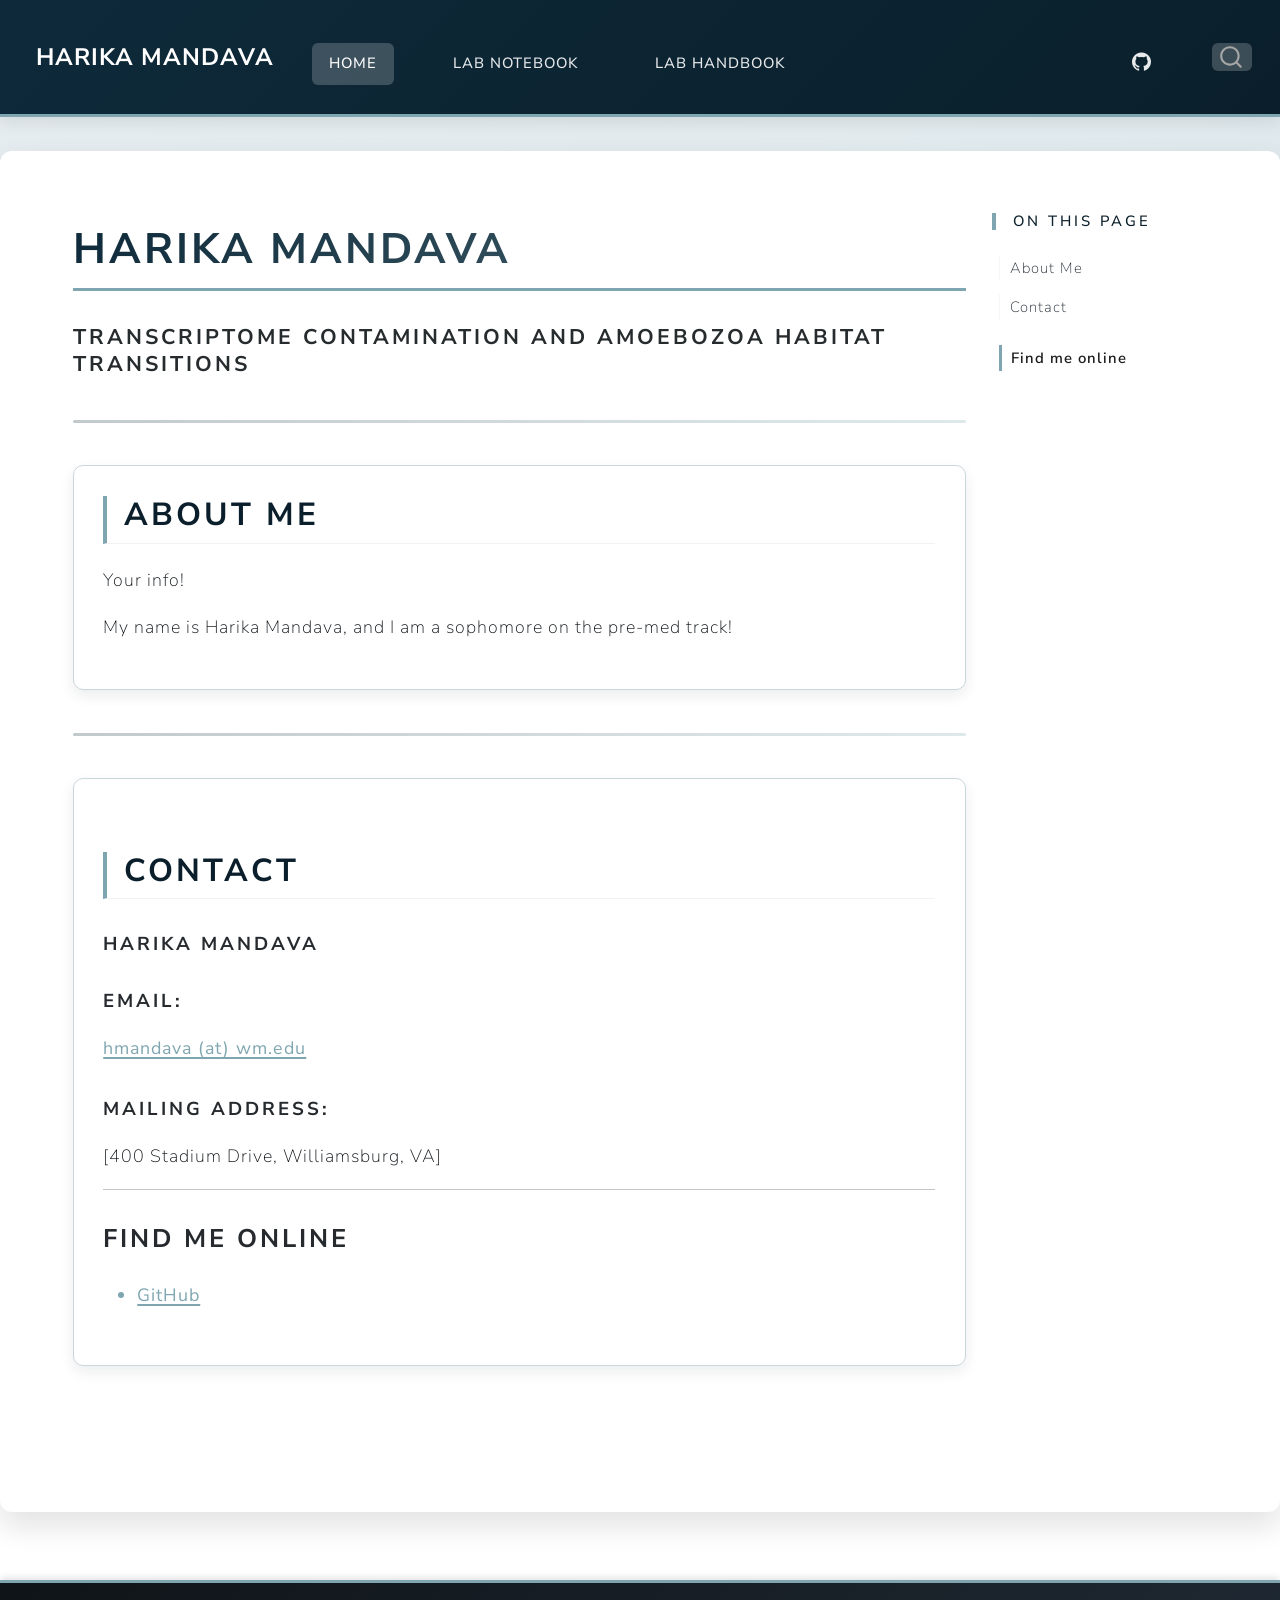
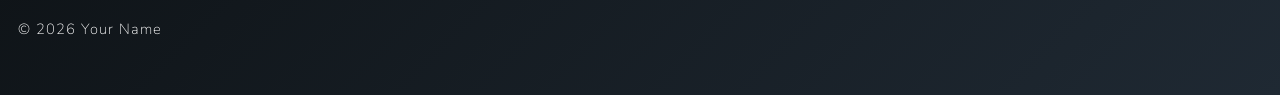
==== commit 709df932: "Update site" ====
--- a/docs/index.html
+++ b/docs/index.html
@@ -109,7 +109,7 @@
 </ul>
             <ul class="navbar-nav navbar-nav-scroll ms-auto">
   <li class="nav-item compact">
-    <a class="nav-link" href="https://github.com/hmandava-wq"> <i class="bi bi-github" role="img">
+    <a class="nav-link" href="https://github.com/hmandava-wq/hm_website"> <i class="bi bi-github" role="img">
 </i> 
 <span class="menu-text"></span></a>
   </li>  
@@ -160,8 +160,8 @@
 
 
 <div class="hero-grid">
-<section id="some-area-of-interest" class="level4 hero-text">
-<h4 class="anchored" data-anchor-id="some-area-of-interest">Some area of interest</h4>
+<section id="transcriptome-contamination-and-amoebozoa-habitat-transitions" class="level4 hero-text">
+<h4 class="anchored" data-anchor-id="transcriptome-contamination-and-amoebozoa-habitat-transitions">Transcriptome Contamination and Amoebozoa Habitat Transitions</h4>
 </section>
 <!-- 
 ::: {.hero-image}
@@ -174,7 +174,7 @@
 <section id="about-me" class="level2 content-card">
 <h2 class="anchored" data-anchor-id="about-me">About Me</h2>
 <p>Your info!</p>
-<p>Here you’ll find information about my research, outreach and education activities, and my comprehensive lab notebook documenting ongoing projects and findings.</p>
+<p>My name is Harika Mandava, and I am a sophomore on the pre-med track!</p>
 </section>
 <hr class="section-divider">
 <section id="contact" class="level2 content-card">
@@ -188,12 +188,13 @@
 </section>
 <section id="mailing-address" class="level5">
 <h5 class="anchored" data-anchor-id="mailing-address">Mailing Address:</h5>
+<p>[400 Stadium Drive, Williamsburg, VA]</p>
 <hr>
 </section>
 <section id="find-me-online" class="level3">
 <h3 class="anchored" data-anchor-id="find-me-online">Find me online</h3>
 <ul>
-<li><a href="Your Github link">GitHub</a><br>
+<li><a href="https://github.com/hmandava-wq">GitHub</a><br>
 </li>
 </ul>
 </section>
@@ -275,7 +276,7 @@
     }
       var localhostRegex = new RegExp(/^(?:http|https):\/\/localhost\:?[0-9]*\//);
       var mailtoRegex = new RegExp(/^mailto:/);
-        var filterRegex = new RegExp("https:\/\/github\.com\/hmandava-wq");
+        var filterRegex = new RegExp("https:\/\/hmandava-wq\.github\.io\/hm_website\/");
       var isInternal = (href) => {
           return filterRegex.test(href) || localhostRegex.test(href) || mailtoRegex.test(href);
       }
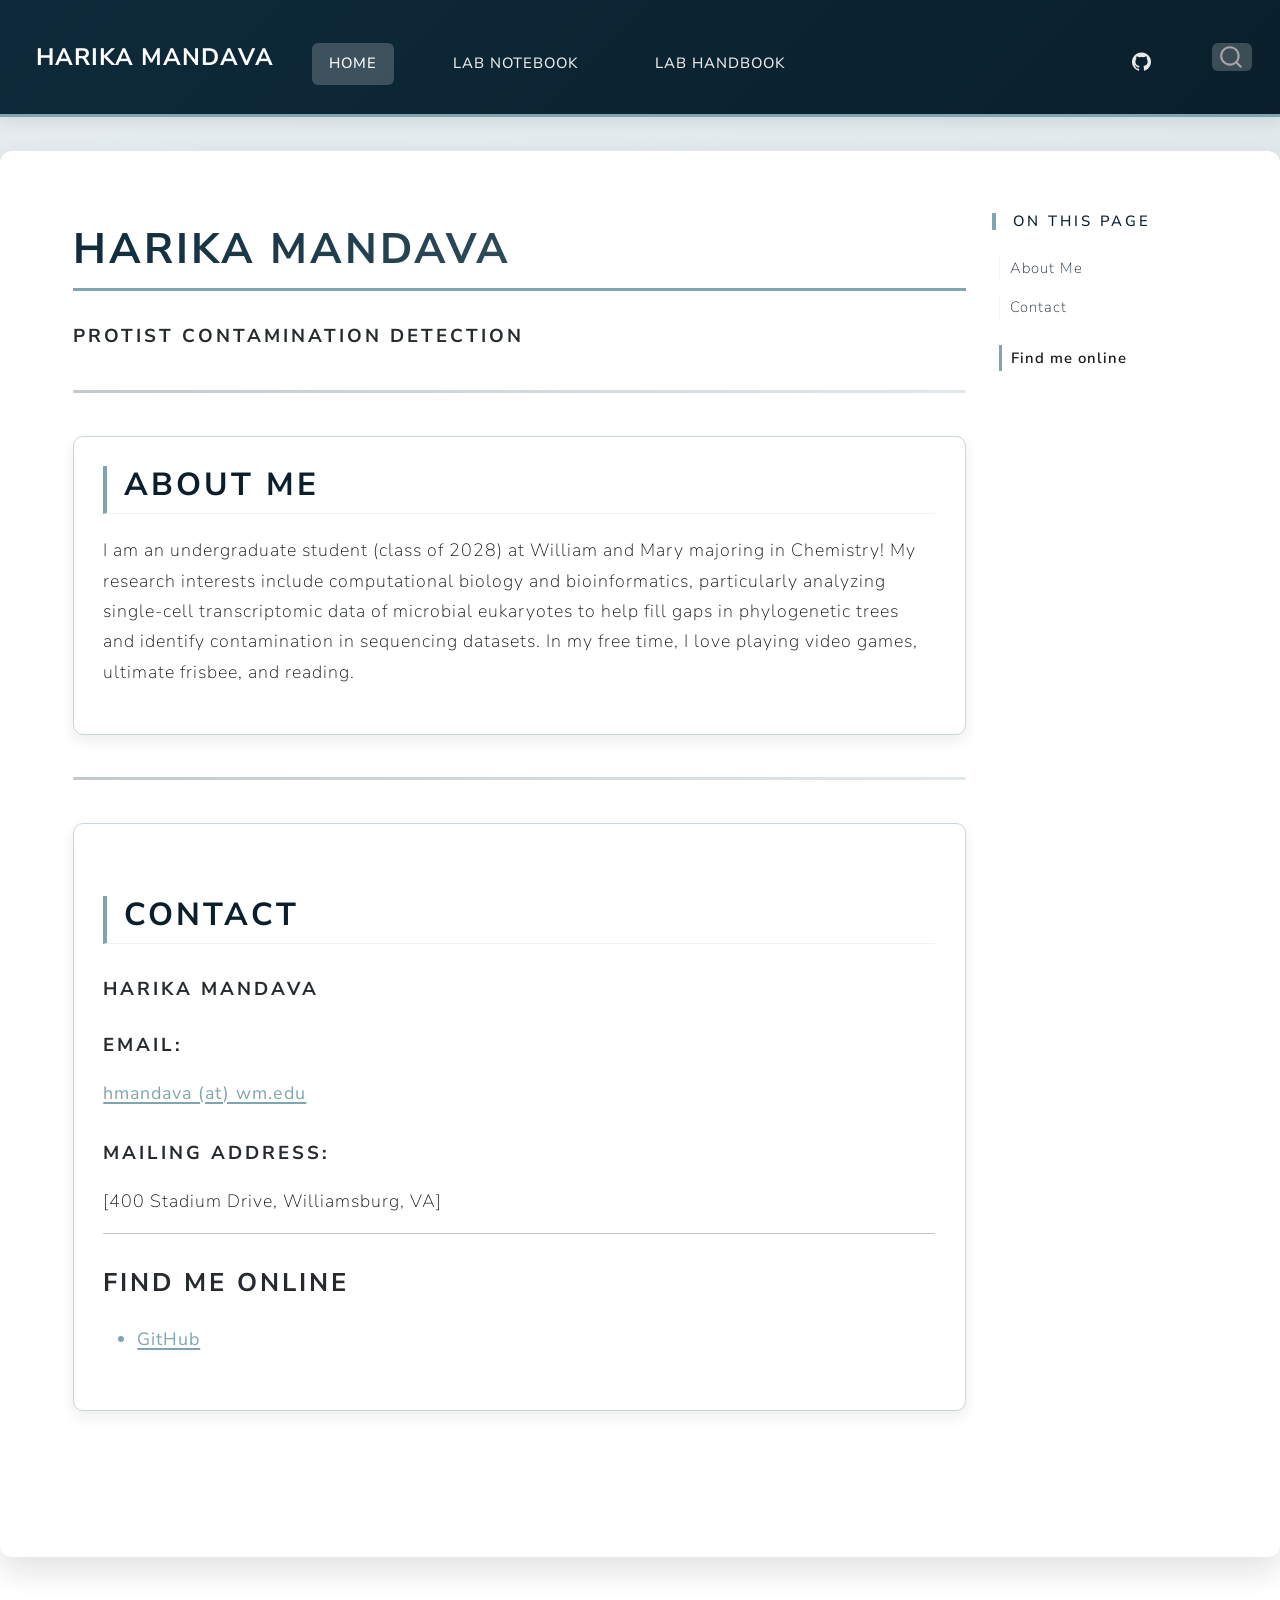
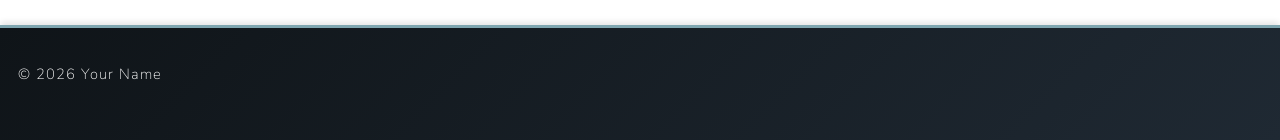
==== commit 4cfb8c97: "update website" ====
--- a/docs/index.html
+++ b/docs/index.html
@@ -160,10 +160,10 @@
 
 
 <div class="hero-grid">
-<section id="transcriptome-contamination-and-amoebozoa-habitat-transitions" class="level4 hero-text">
-<h4 class="anchored" data-anchor-id="transcriptome-contamination-and-amoebozoa-habitat-transitions">Transcriptome Contamination and Amoebozoa Habitat Transitions</h4>
+<section id="protist-contamination-detection" class="level5 hero-text">
+<h5 class="anchored" data-anchor-id="protist-contamination-detection">Protist Contamination Detection</h5>
 </section>
-<!-- 
+<!--
 ::: {.hero-image}
 ![](headshots/){alt="" class="headshot"}
 ![](headshots/){alt="" class="fieldshot"}
@@ -173,8 +173,7 @@
 <hr class="section-divider">
 <section id="about-me" class="level2 content-card">
 <h2 class="anchored" data-anchor-id="about-me">About Me</h2>
-<p>Your info!</p>
-<p>My name is Harika Mandava, and I am a sophomore on the pre-med track!</p>
+<p>I am an undergraduate student (class of 2028) at William and Mary majoring in Chemistry! My research interests include computational biology and bioinformatics, particularly analyzing single-cell transcriptomic data of microbial eukaryotes to help fill gaps in phylogenetic trees and identify contamination in sequencing datasets. In my free time, I love playing video games, ultimate frisbee, and reading.</p>
 </section>
 <hr class="section-divider">
 <section id="contact" class="level2 content-card">
@@ -194,8 +193,7 @@
 <section id="find-me-online" class="level3">
 <h3 class="anchored" data-anchor-id="find-me-online">Find me online</h3>
 <ul>
-<li><a href="https://github.com/hmandava-wq">GitHub</a><br>
-</li>
+<li><a href="https://github.com/hmandava-wq">GitHub</a></li>
 </ul>
 </section>
 </section>
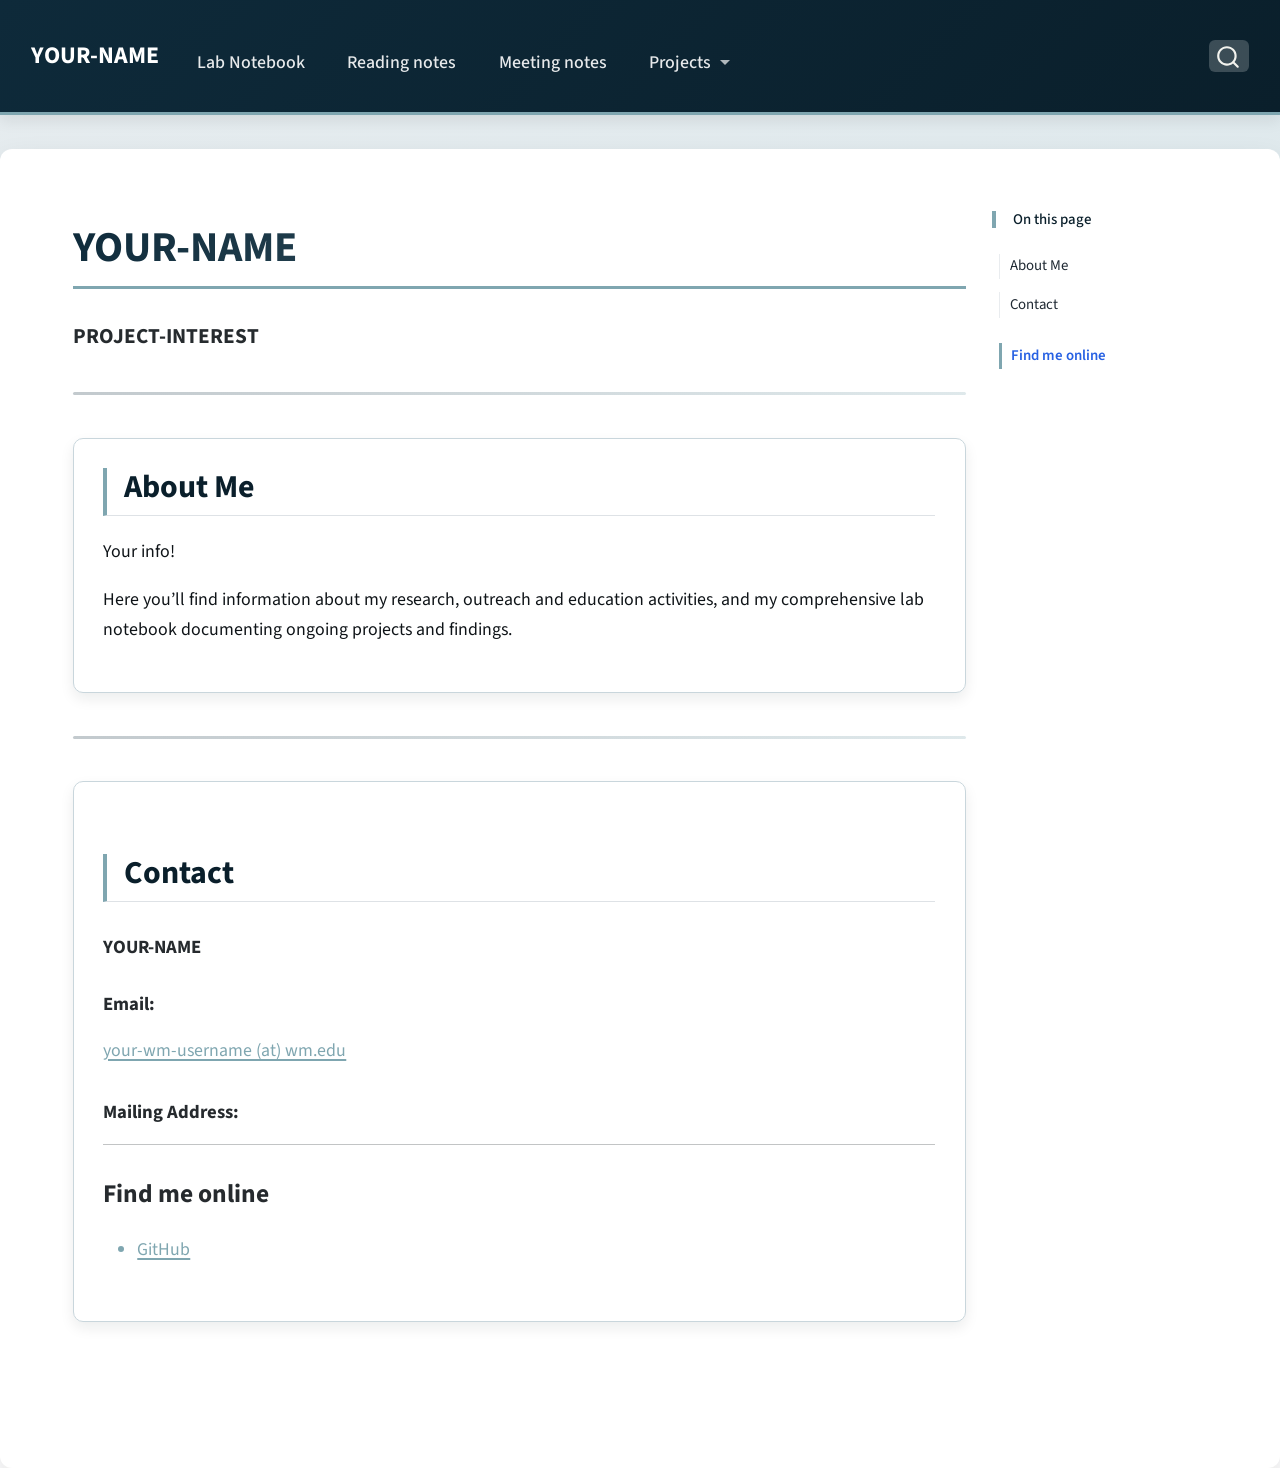
==== commit d39a5910: "updates" ====
--- a/docs/index.html
+++ b/docs/index.html
@@ -7,7 +7,7 @@
 <meta name="viewport" content="width=device-width, initial-scale=1.0, user-scalable=yes">
 
 
-<title>Harika Mandava</title>
+<title>YOUR-NAME</title>
 <style>
 code{white-space: pre-wrap;}
 span.smallcaps{font-variant: small-caps;}
@@ -37,10 +37,10 @@
 <script src="site_libs/quarto-html/tippy.umd.min.js"></script>
 <script src="site_libs/quarto-html/anchor.min.js"></script>
 <link href="site_libs/quarto-html/tippy.css" rel="stylesheet">
-<link href="site_libs/quarto-html/quarto-syntax-highlighting-ed96de9b727972fe78a7b5d16c58bf87.css" rel="stylesheet" id="quarto-text-highlighting-styles">
+<link href="site_libs/quarto-html/quarto-syntax-highlighting-8b4baf804e461d9b72633f0de59a0cac.css" rel="stylesheet" id="quarto-text-highlighting-styles">
 <script src="site_libs/bootstrap/bootstrap.min.js"></script>
 <link href="site_libs/bootstrap/bootstrap-icons.css" rel="stylesheet">
-<link href="site_libs/bootstrap/bootstrap-26d00fcfd8247ad6f96df34d29162ba8.min.css" rel="stylesheet" append-hash="true" id="quarto-bootstrap" data-mode="light">
+<link href="site_libs/bootstrap/bootstrap-7ea91a17b9975586b5756263c311978e.min.css" rel="stylesheet" append-hash="true" id="quarto-bootstrap" data-mode="light">
 <script id="quarto-search-options" type="application/json">{
   "location": "navbar",
   "copy-button": false,
@@ -80,12 +80,8 @@
     <nav class="navbar navbar-expand-lg " data-bs-theme="dark">
       <div class="navbar-container container-fluid">
       <div class="navbar-brand-container mx-auto">
-    <a href="./index.html" class="navbar-brand navbar-brand-logo">
-    <img src="./headshots/logo.png" alt="" class="navbar-logo light-content">
-    <img src="./headshots/logo.png" alt="" class="navbar-logo dark-content">
-    </a>
     <a class="navbar-brand" href="./index.html">
-    <span class="navbar-title">Harika Mandava</span>
+    <span class="navbar-title">YOUR-NAME</span>
     </a>
   </div>
             <div id="quarto-search" class="" title="Search"></div>
@@ -95,24 +91,28 @@
           <div class="collapse navbar-collapse" id="navbarCollapse">
             <ul class="navbar-nav navbar-nav-scroll me-auto">
   <li class="nav-item">
-    <a class="nav-link active" href="./index.html" aria-current="page"> 
-<span class="menu-text">Home</span></a>
-  </li>  
-  <li class="nav-item">
-    <a class="nav-link" href="./notebook.html"> 
+    <a class="nav-link" href="./lab-notebook/index.html"> 
 <span class="menu-text">Lab Notebook</span></a>
   </li>  
   <li class="nav-item">
-    <a class="nav-link" href="https://alcalalab.github.io/resources/"> 
-<span class="menu-text">Lab Handbook</span></a>
+    <a class="nav-link" href="./reading-notes/index.html"> 
+<span class="menu-text">Reading notes</span></a>
   </li>  
-</ul>
-            <ul class="navbar-nav navbar-nav-scroll ms-auto">
-  <li class="nav-item compact">
-    <a class="nav-link" href="https://github.com/hmandava-wq/hm_website"> <i class="bi bi-github" role="img">
-</i> 
-<span class="menu-text"></span></a>
+  <li class="nav-item">
+    <a class="nav-link" href="./meetings.html"> 
+<span class="menu-text">Meeting notes</span></a>
   </li>  
+  <li class="nav-item dropdown ">
+    <a class="nav-link dropdown-toggle" href="#" id="nav-menu-projects" role="link" data-bs-toggle="dropdown" aria-expanded="false">
+ <span class="menu-text">Projects</span>
+    </a>
+    <ul class="dropdown-menu" aria-labelledby="nav-menu-projects">    
+        <li>
+    <a class="dropdown-item" href="./projects/my-project/index.html">
+ <span class="dropdown-text">my-project</span></a>
+  </li>  
+    </ul>
+  </li>
 </ul>
           </div> <!-- /navcollapse -->
             <div class="quarto-navbar-tools">
@@ -142,7 +142,7 @@
 
 <header id="title-block-header" class="quarto-title-block default">
 <div class="quarto-title">
-<h1 class="title">Harika Mandava</h1>
+<h1 class="title">YOUR-NAME</h1>
 </div>
 
 
@@ -160,8 +160,8 @@
 
 
 <div class="hero-grid">
-<section id="protist-contamination-detection" class="level5 hero-text">
-<h5 class="anchored" data-anchor-id="protist-contamination-detection">Protist Contamination Detection</h5>
+<section id="project-interest" class="level4 hero-text">
+<h4 class="anchored" data-anchor-id="project-interest">PROJECT-INTEREST</h4>
 </section>
 <!--
 ::: {.hero-image}
@@ -173,27 +173,27 @@
 <hr class="section-divider">
 <section id="about-me" class="level2 content-card">
 <h2 class="anchored" data-anchor-id="about-me">About Me</h2>
-<p>I am an undergraduate student (class of 2028) at William and Mary majoring in Chemistry! My research interests include computational biology and bioinformatics, particularly analyzing single-cell transcriptomic data of microbial eukaryotes to help fill gaps in phylogenetic trees and identify contamination in sequencing datasets. In my free time, I love playing video games, ultimate frisbee, and reading.</p>
+<p>Your info!</p>
+<p>Here you’ll find information about my research, outreach and education activities, and my comprehensive lab notebook documenting ongoing projects and findings.</p>
 </section>
 <hr class="section-divider">
 <section id="contact" class="level2 content-card">
 <h2 class="anchored" data-anchor-id="contact">Contact</h2>
-<section id="harika-mandava" class="level5">
-<h5 class="anchored" data-anchor-id="harika-mandava">Harika Mandava</h5>
+<section id="your-name" class="level5">
+<h5 class="anchored" data-anchor-id="your-name">YOUR-NAME</h5>
 </section>
 <section id="email" class="level5">
 <h5 class="anchored" data-anchor-id="email">Email:</h5>
-<p><a href="mailto:hmandava@wm.edu">hmandava (at) wm.edu</a></p>
+<p><a href="mailto:wm-email-address">your-wm-username (at) wm.edu</a></p>
 </section>
 <section id="mailing-address" class="level5">
 <h5 class="anchored" data-anchor-id="mailing-address">Mailing Address:</h5>
-<p>[400 Stadium Drive, Williamsburg, VA]</p>
 <hr>
 </section>
 <section id="find-me-online" class="level3">
 <h3 class="anchored" data-anchor-id="find-me-online">Find me online</h3>
 <ul>
-<li><a href="https://github.com/hmandava-wq">GitHub</a></li>
+<li><a href="your-github">GitHub</a></li>
 </ul>
 </section>
 </section>
@@ -274,7 +274,7 @@
     }
       var localhostRegex = new RegExp(/^(?:http|https):\/\/localhost\:?[0-9]*\//);
       var mailtoRegex = new RegExp(/^mailto:/);
-        var filterRegex = new RegExp("https:\/\/hmandava-wq\.github\.io\/hm_website\/");
+        var filterRegex = new RegExp('/' + window.location.host + '/');
       var isInternal = (href) => {
           return filterRegex.test(href) || localhostRegex.test(href) || mailtoRegex.test(href);
       }
@@ -288,11 +288,6 @@
           if (link.dataset.originalHref !== undefined) {
             link.href = link.dataset.originalHref;
           }
-            // target, if specified
-            link.setAttribute("target", "_blank");
-            if (link.getAttribute("rel") === null) {
-              link.setAttribute("rel", "noopener");
-            }
         }
       }
     function tippyHover(el, contentFn, onTriggerFn, onUntriggerFn) {
@@ -607,19 +602,6 @@
   });
   </script>
 </div> <!-- /content -->
-<footer class="footer">
-  <div class="nav-footer">
-    <div class="nav-footer-left">
-<p>© 2026 Your Name</p>
-</div>   
-    <div class="nav-footer-center">
-      &nbsp;
-    </div>
-    <div class="nav-footer-right">
-      &nbsp;
-    </div>
-  </div>
-</footer>
 
 
 
--- a/docs/site_libs/quarto-html/quarto-syntax-highlighting-8b4baf804e461d9b72633f0de59a0cac.css
+++ b/docs/site_libs/quarto-html/quarto-syntax-highlighting-8b4baf804e461d9b72633f0de59a0cac.css
@@ -0,0 +1,210 @@
+/* quarto syntax highlight colors */
+:root {
+  --quarto-hl-al-color: #ff5555;
+  --quarto-hl-an-color: #6a737d;
+  --quarto-hl-at-color: #d73a49;
+  --quarto-hl-bn-color: #005cc5;
+  --quarto-hl-bu-color: #d73a49;
+  --quarto-hl-ch-color: #032f62;
+  --quarto-hl-co-color: #6a737d;
+  --quarto-hl-cv-color: #6a737d;
+  --quarto-hl-cn-color: #005cc5;
+  --quarto-hl-cf-color: #d73a49;
+  --quarto-hl-dt-color: #d73a49;
+  --quarto-hl-dv-color: #005cc5;
+  --quarto-hl-do-color: #6a737d;
+  --quarto-hl-er-color: #ff5555;
+  --quarto-hl-ex-color: #d73a49;
+  --quarto-hl-fl-color: #005cc5;
+  --quarto-hl-fu-color: #6f42c1;
+  --quarto-hl-im-color: #032f62;
+  --quarto-hl-in-color: #6a737d;
+  --quarto-hl-kw-color: #d73a49;
+  --quarto-hl-op-color: #24292e;
+  --quarto-hl-pp-color: #d73a49;
+  --quarto-hl-re-color: #6a737d;
+  --quarto-hl-sc-color: #005cc5;
+  --quarto-hl-ss-color: #032f62;
+  --quarto-hl-st-color: #032f62;
+  --quarto-hl-va-color: #e36209;
+  --quarto-hl-vs-color: #032f62;
+  --quarto-hl-wa-color: #ff5555;
+}
+
+/* other quarto variables */
+:root {
+  --quarto-font-monospace: SFMono-Regular, Menlo, Monaco, Consolas, "Liberation Mono", "Courier New", monospace;
+}
+
+/* syntax highlight based on Pandoc's rules */
+pre > code.sourceCode > span {
+  color: #24292e;
+}
+
+code.sourceCode > span {
+  color: #24292e;
+}
+
+div.sourceCode,
+div.sourceCode pre.sourceCode {
+  color: #24292e;
+}
+
+/* Normal */
+code span {
+  color: #24292e;
+}
+
+/* Alert */
+code span.al {
+  font-weight: bold;
+  color: #ff5555;
+}
+
+/* Annotation */
+code span.an {
+  color: #6a737d;
+}
+
+/* Attribute */
+code span.at {
+  color: #d73a49;
+}
+
+/* BaseN */
+code span.bn {
+  color: #005cc5;
+}
+
+/* BuiltIn */
+code span.bu {
+  color: #d73a49;
+}
+
+/* ControlFlow */
+code span.cf {
+  color: #d73a49;
+}
+
+/* Char */
+code span.ch {
+  color: #032f62;
+}
+
+/* Constant */
+code span.cn {
+  color: #005cc5;
+}
+
+/* Comment */
+code span.co {
+  color: #6a737d;
+}
+
+/* CommentVar */
+code span.cv {
+  color: #6a737d;
+}
+
+/* Documentation */
+code span.do {
+  color: #6a737d;
+}
+
+/* DataType */
+code span.dt {
+  color: #d73a49;
+}
+
+/* DecVal */
+code span.dv {
+  color: #005cc5;
+}
+
+/* Error */
+code span.er {
+  color: #ff5555;
+  text-decoration: underline;
+}
+
+/* Extension */
+code span.ex {
+  font-weight: bold;
+  color: #d73a49;
+}
+
+/* Float */
+code span.fl {
+  color: #005cc5;
+}
+
+/* Function */
+code span.fu {
+  color: #6f42c1;
+}
+
+/* Import */
+code span.im {
+  color: #032f62;
+}
+
+/* Information */
+code span.in {
+  color: #6a737d;
+}
+
+/* Keyword */
+code span.kw {
+  color: #d73a49;
+}
+
+/* Operator */
+code span.op {
+  color: #24292e;
+}
+
+/* Preprocessor */
+code span.pp {
+  color: #d73a49;
+}
+
+/* RegionMarker */
+code span.re {
+  color: #6a737d;
+}
+
+/* SpecialChar */
+code span.sc {
+  color: #005cc5;
+}
+
+/* SpecialString */
+code span.ss {
+  color: #032f62;
+}
+
+/* String */
+code span.st {
+  color: #032f62;
+}
+
+/* Variable */
+code span.va {
+  color: #e36209;
+}
+
+/* VerbatimString */
+code span.vs {
+  color: #032f62;
+}
+
+/* Warning */
+code span.wa {
+  color: #ff5555;
+}
+
+.prevent-inlining {
+  content: "</";
+}
+
+/*# sourceMappingURL=d5869c7ef605691dccb382f9093b1d67.css.map */
--- a/docs/styles.css
+++ b/docs/styles.css
@@ -975,4 +975,4 @@
   .research-logo{
     width: 160px;
   }
-}
+}
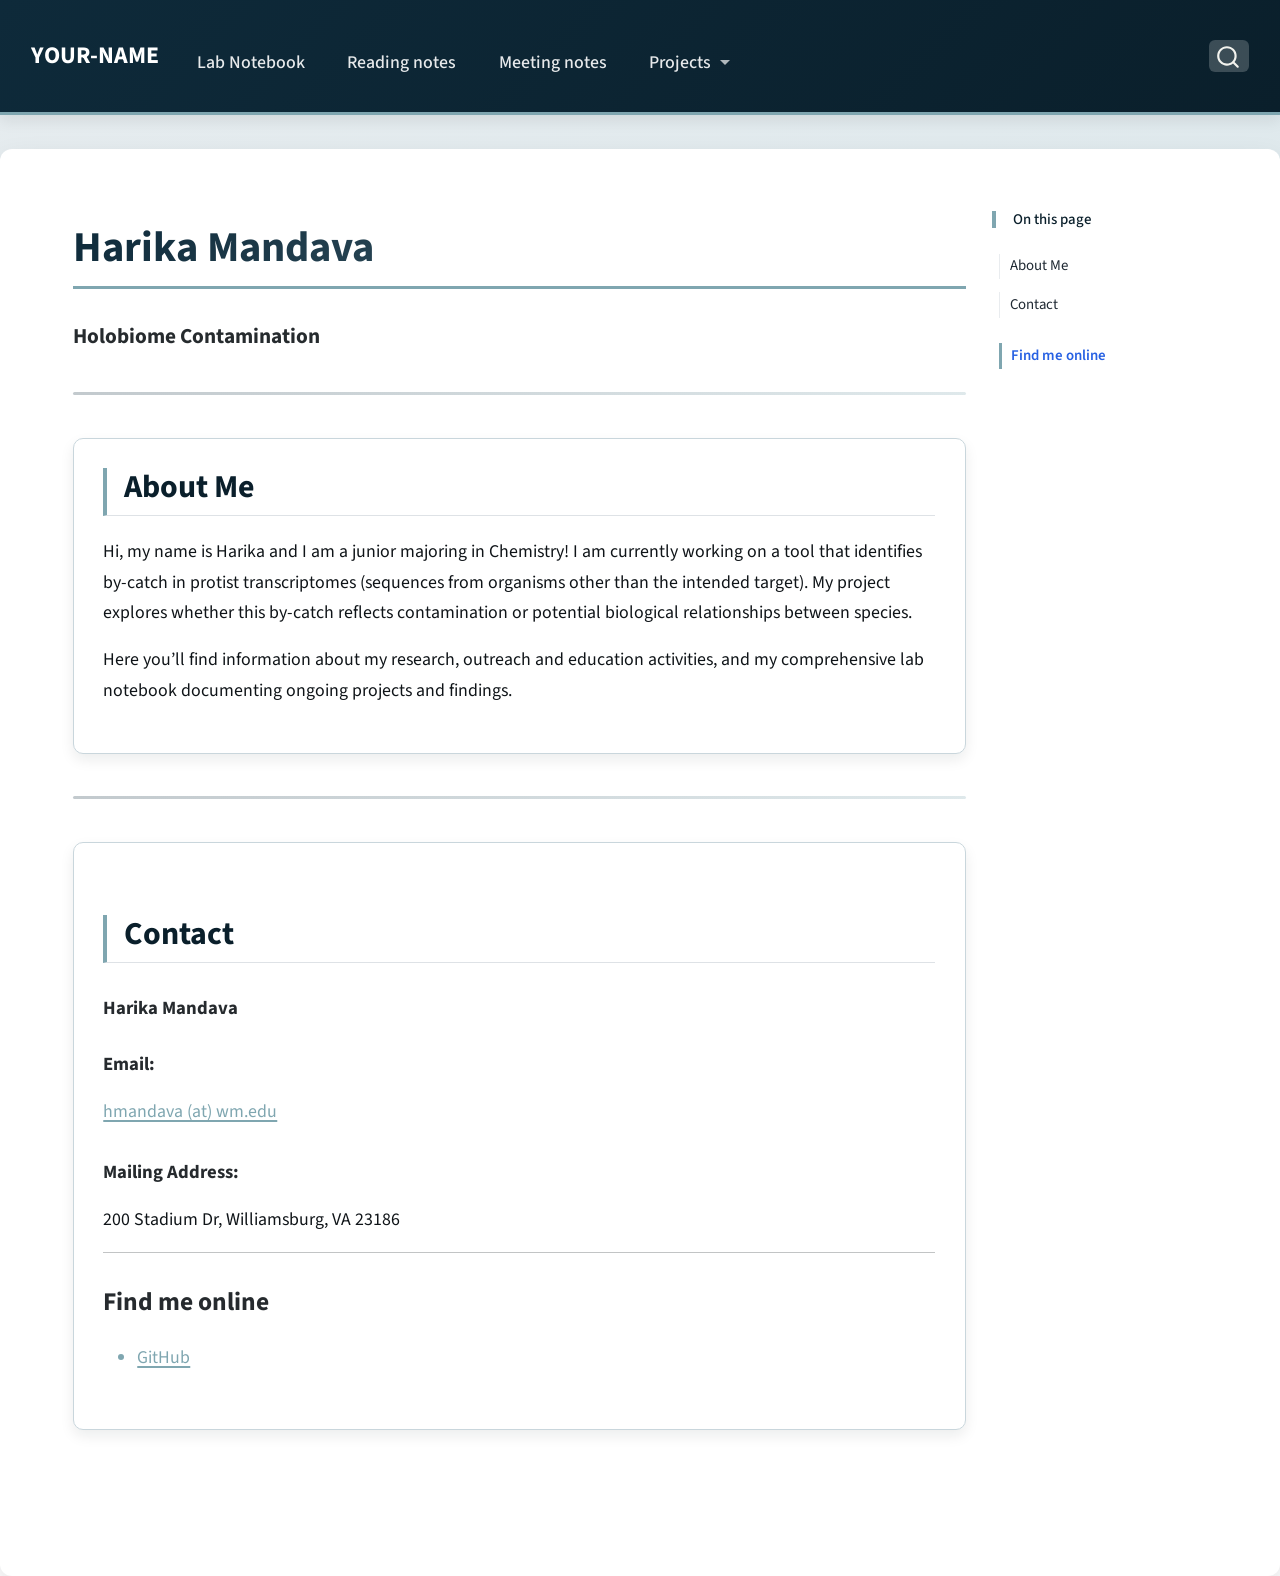
==== commit e4ec4de1: "updates" ====
--- a/docs/index.html
+++ b/docs/index.html
@@ -7,7 +7,7 @@
 <meta name="viewport" content="width=device-width, initial-scale=1.0, user-scalable=yes">
 
 
-<title>YOUR-NAME</title>
+<title>Harika Mandava – YOUR-NAME</title>
 <style>
 code{white-space: pre-wrap;}
 span.smallcaps{font-variant: small-caps;}
@@ -142,7 +142,7 @@
 
 <header id="title-block-header" class="quarto-title-block default">
 <div class="quarto-title">
-<h1 class="title">YOUR-NAME</h1>
+<h1 class="title">Harika Mandava</h1>
 </div>
 
 
@@ -160,8 +160,8 @@
 
 
 <div class="hero-grid">
-<section id="project-interest" class="level4 hero-text">
-<h4 class="anchored" data-anchor-id="project-interest">PROJECT-INTEREST</h4>
+<section id="holobiome-contamination" class="level4 hero-text">
+<h4 class="anchored" data-anchor-id="holobiome-contamination">Holobiome Contamination</h4>
 </section>
 <!--
 ::: {.hero-image}
@@ -173,27 +173,28 @@
 <hr class="section-divider">
 <section id="about-me" class="level2 content-card">
 <h2 class="anchored" data-anchor-id="about-me">About Me</h2>
-<p>Your info!</p>
+<p>Hi, my name is Harika and I am a junior majoring in Chemistry! I am currently working on a tool that identifies by-catch in protist transcriptomes (sequences from organisms other than the intended target). My project explores whether this by-catch reflects contamination or potential biological relationships between species.</p>
 <p>Here you’ll find information about my research, outreach and education activities, and my comprehensive lab notebook documenting ongoing projects and findings.</p>
 </section>
 <hr class="section-divider">
 <section id="contact" class="level2 content-card">
 <h2 class="anchored" data-anchor-id="contact">Contact</h2>
-<section id="your-name" class="level5">
-<h5 class="anchored" data-anchor-id="your-name">YOUR-NAME</h5>
+<section id="harika-mandava" class="level5">
+<h5 class="anchored" data-anchor-id="harika-mandava">Harika Mandava</h5>
 </section>
 <section id="email" class="level5">
 <h5 class="anchored" data-anchor-id="email">Email:</h5>
-<p><a href="mailto:wm-email-address">your-wm-username (at) wm.edu</a></p>
+<p><a href="mailto:hmandava@wm.edu">hmandava (at) wm.edu</a></p>
 </section>
 <section id="mailing-address" class="level5">
 <h5 class="anchored" data-anchor-id="mailing-address">Mailing Address:</h5>
+<p>200 Stadium Dr, Williamsburg, VA 23186</p>
 <hr>
 </section>
 <section id="find-me-online" class="level3">
 <h3 class="anchored" data-anchor-id="find-me-online">Find me online</h3>
 <ul>
-<li><a href="your-github">GitHub</a></li>
+<li><a href="https://github.com/hmandava-wq/hm_website">GitHub</a></li>
 </ul>
 </section>
 </section>
